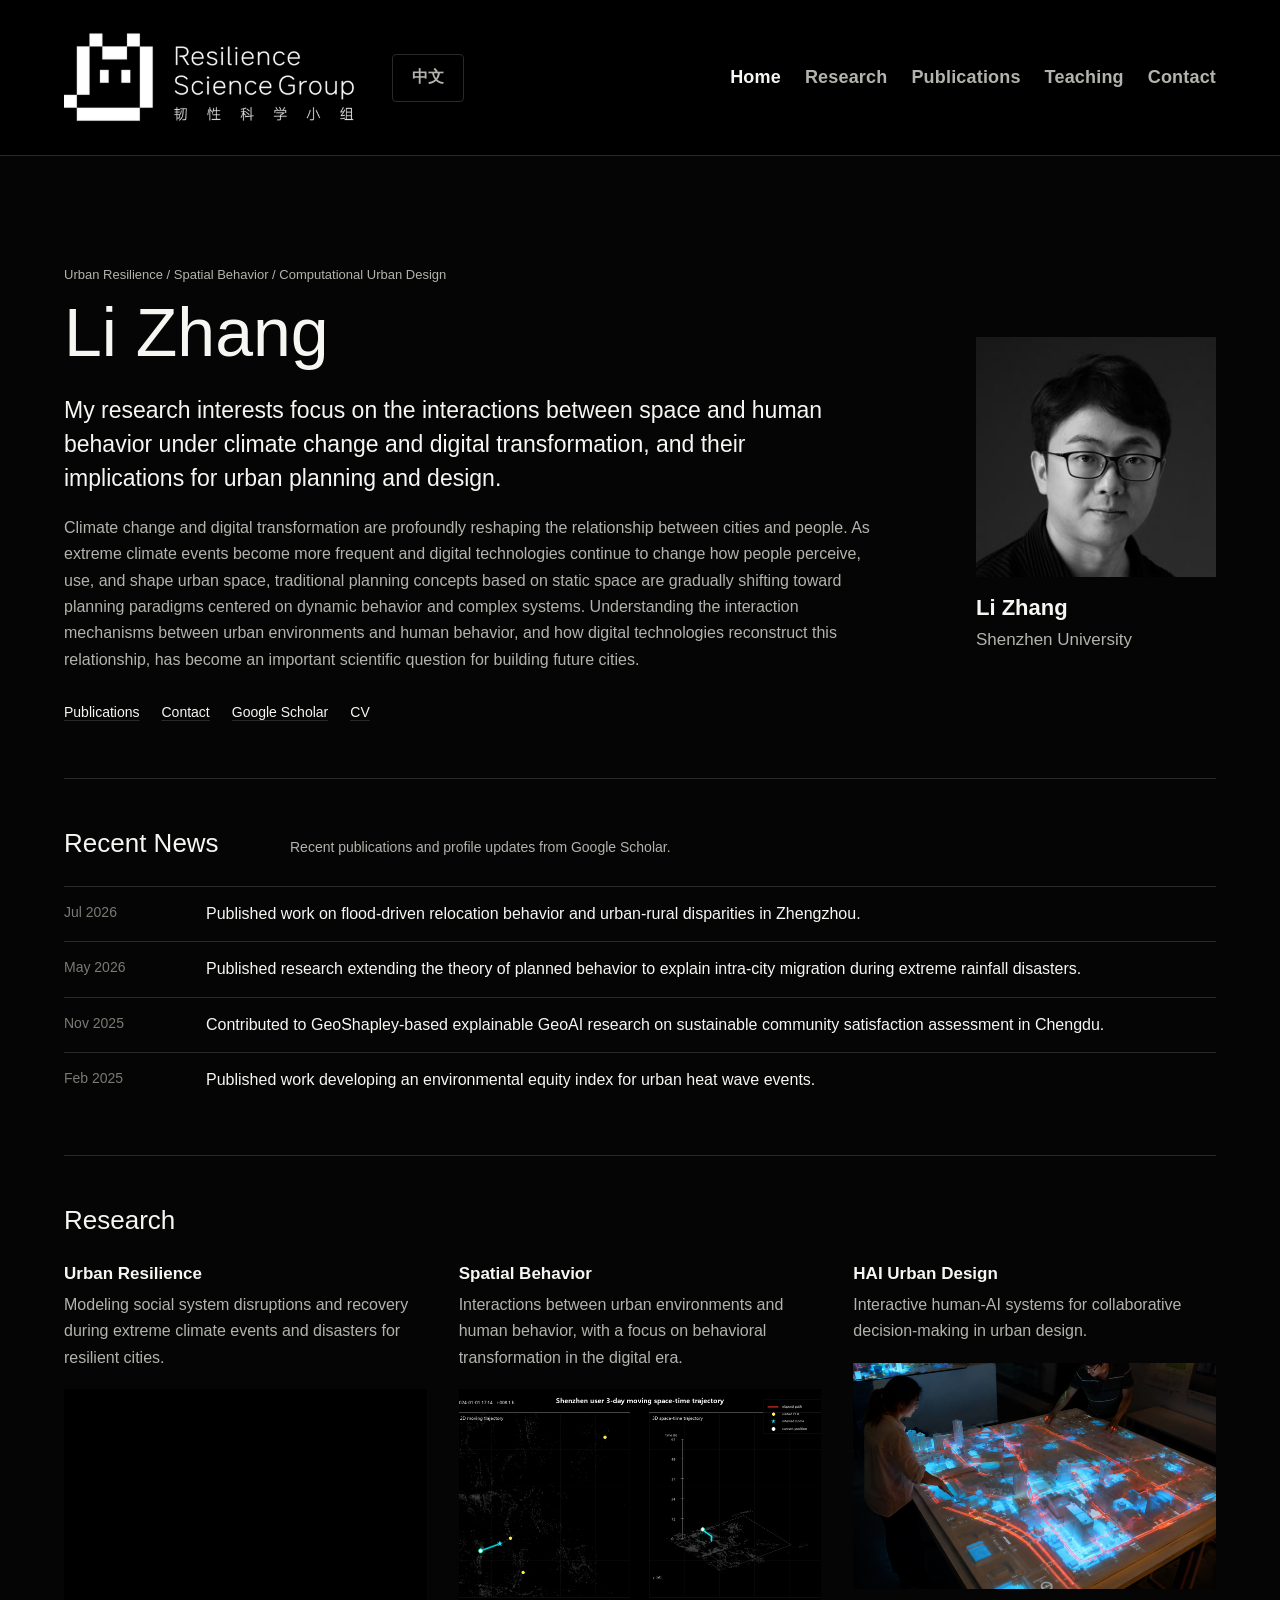
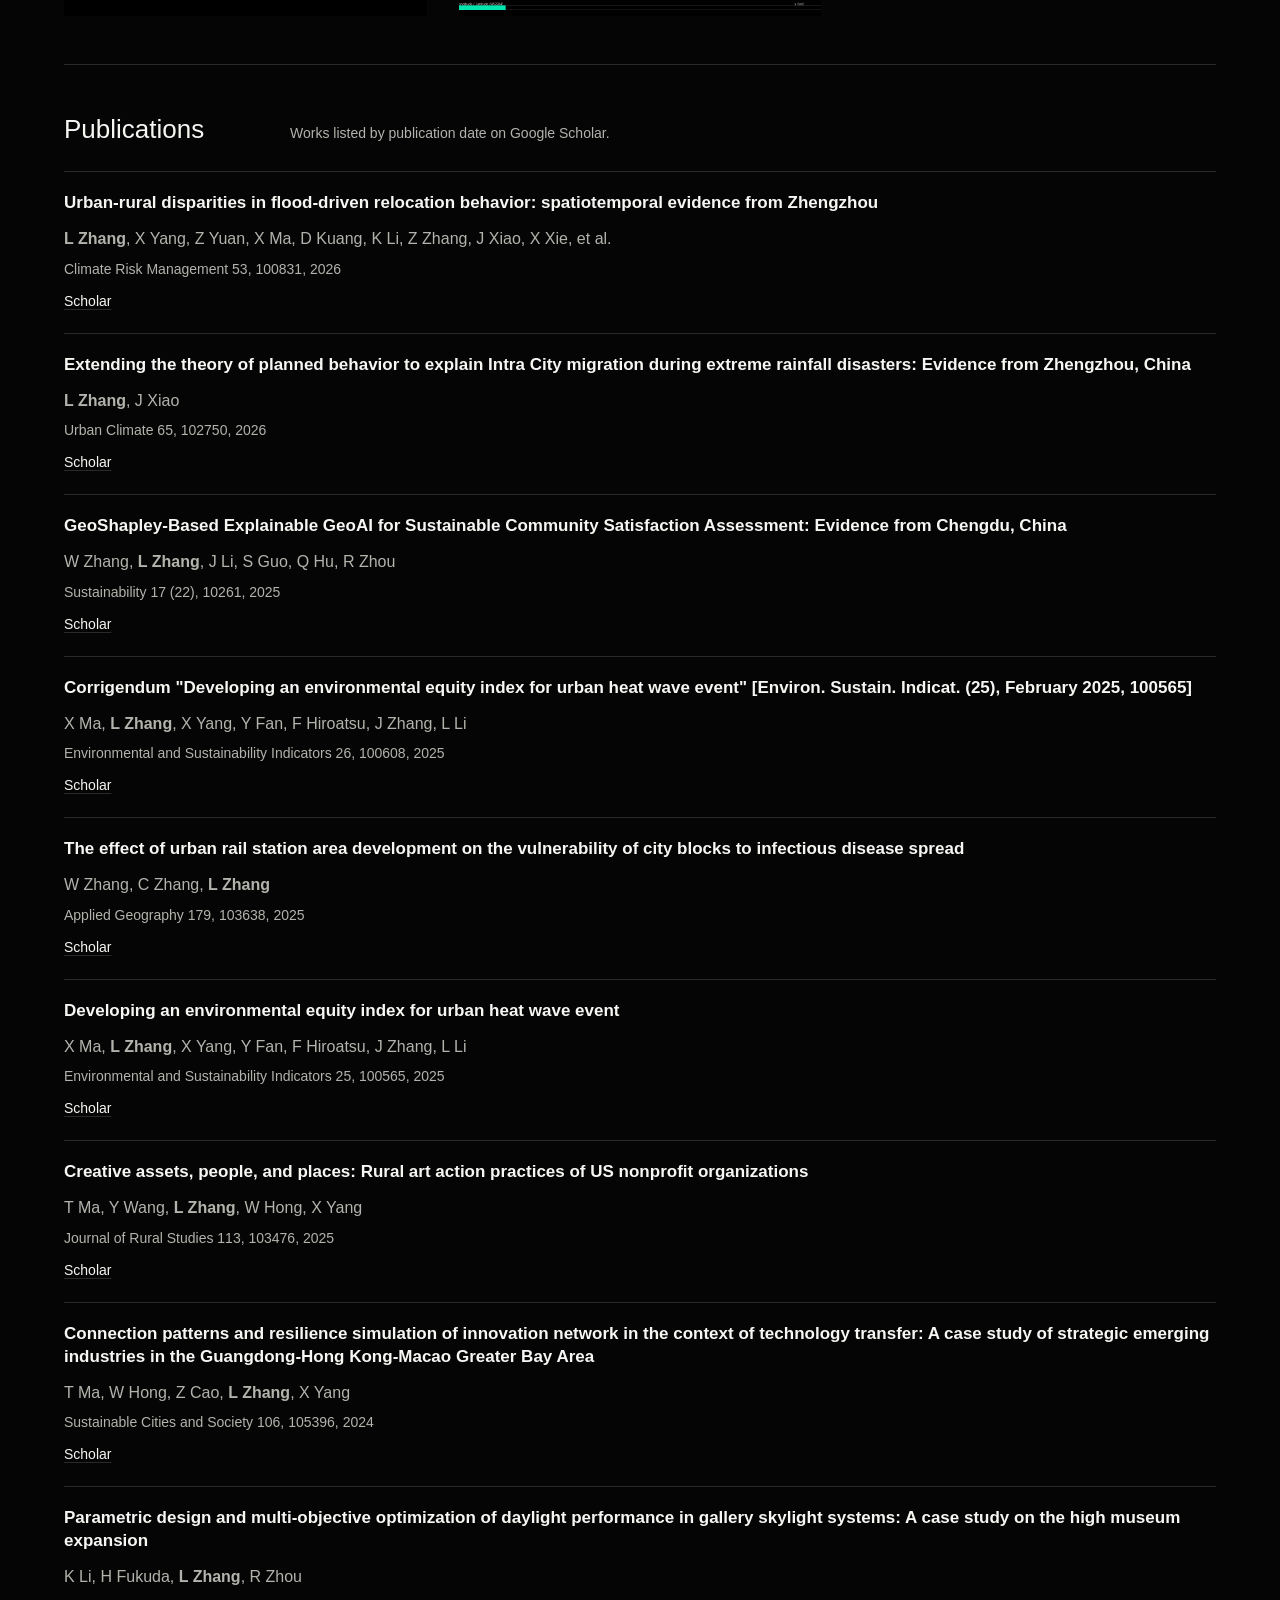
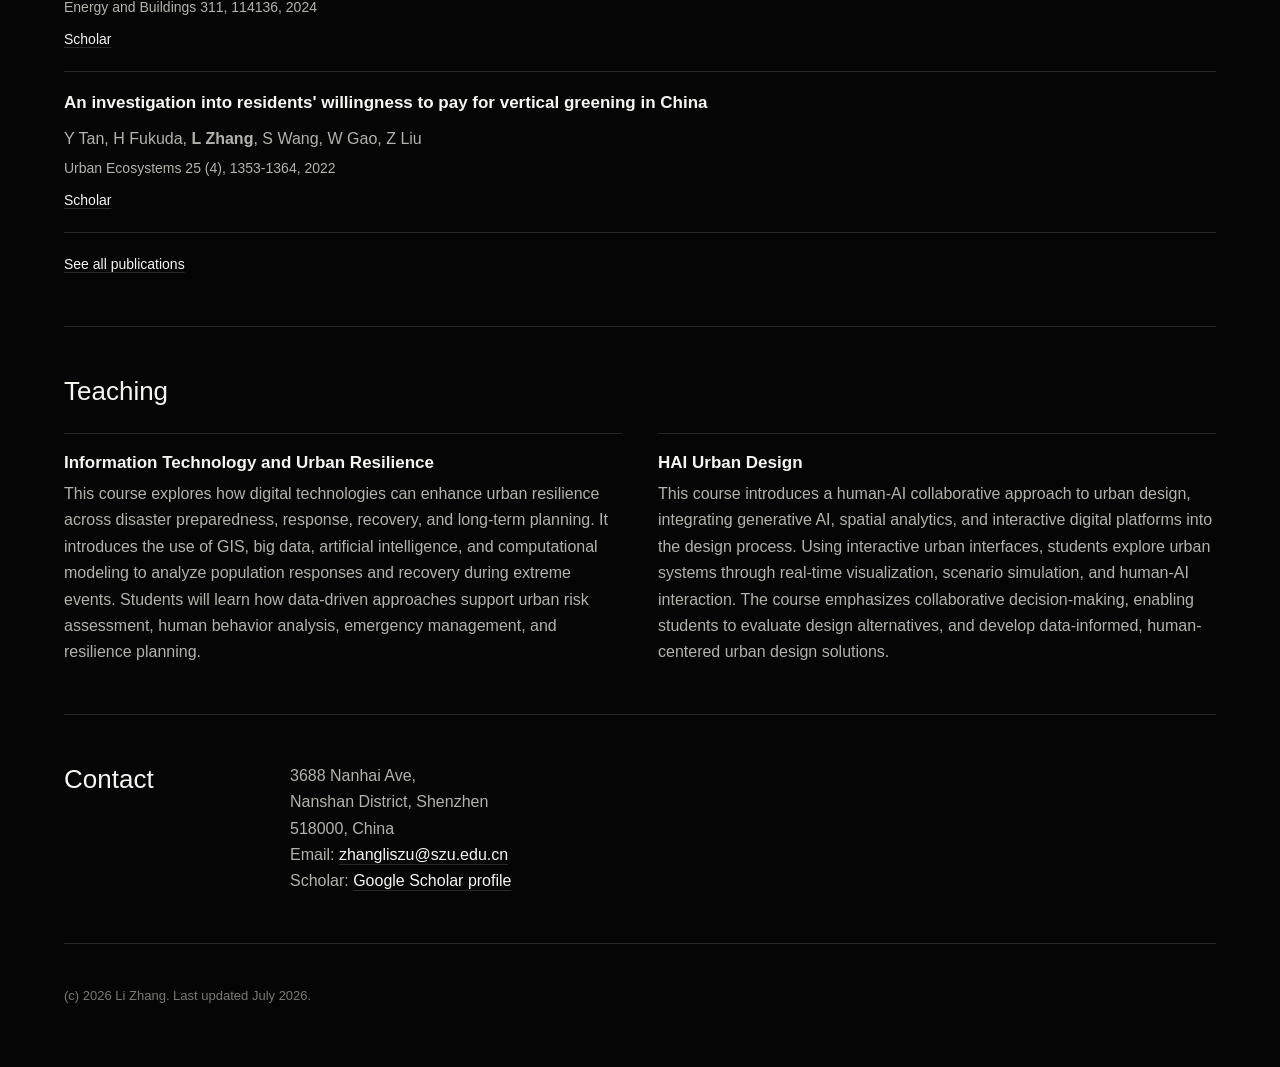
==== index.html @ fd1bf852 "Publish academic website" ====
<!doctype html>
<html lang="en">
  <head>
    <meta charset="utf-8" />
    <meta name="viewport" content="width=device-width, initial-scale=1" />
    <title>Li Zhang | Urban Analytics</title>
    <meta
      name="description"
      content="Personal academic website for research, publications, teaching, and contact information."
    />
    <link rel="stylesheet" href="styles.css" />
  </head>
  <body>
    <header class="site-header">
      <a class="brand" href="#home" aria-label="Back to homepage">
        <img src="assets/resilience-science-logo-full.png" alt="Resilience Science Group" />
      </a>
      <button class="lang-toggle" type="button" data-lang-toggle aria-label="Switch language">中文</button>
      <button class="nav-toggle" type="button" aria-label="Toggle navigation" aria-expanded="false">
        <span></span>
        <span></span>
        <span></span>
      </button>
      <nav class="site-nav" aria-label="Primary navigation">
        <a href="#home" data-i18n="navHome">Home</a>
        <a href="#research" data-i18n="navResearch">Research</a>
        <a href="#publications" data-i18n="navPublications">Publications</a>
        <a href="#teaching" data-i18n="navTeaching">Teaching</a>
        <a href="#contact" data-i18n="navContact">Contact</a>
      </nav>
    </header>

    <main id="home">
      <section class="profile-section">
        <div class="profile-copy">
          <p class="eyebrow" data-i18n="keywords">Urban Resilience / Spatial Behavior / Computational Urban Design</p>
          <p class="eyebrow zh">城市韧性 / 空间行为 / 计算性城市设计</p>
          <h1 data-i18n="profileName">Li Zhang</h1>
          <p class="lead" data-i18n="lead">
            My research interests focus on the interactions between space and human behavior under
            climate change and digital transformation, and their implications for urban planning
            and design.
          </p>
          <p class="lead zh">
            我的研究关注气候变化与数字化转型背景下空间与人类行为之间的互动关系，
            以及这些互动对城市规划与设计的影响。
          </p>
          <p data-i18n="bio">
            I am affiliated with <strong>Shenzhen University</strong>. My recent work focuses on
            human behavioral responses and recovery modeling during extreme climate events and
            disasters, cyber-physical urban planning, computational urban design, and AI-enabled
            urban analytics for resilient cities.
          </p>
          <p class="zh">
            我任职于<strong>深圳大学</strong>。近期研究聚焦极端气候事件与灾害中的人类行为响应及恢复建模、
            网络-物理城市规划、计算性城市设计，以及面向韧性城市的 AI 赋能城市分析。
          </p>
          <div class="profile-actions" aria-label="Profile links">
            <a href="#publications" data-i18n="actionPublications">Publications</a>
            <a href="#contact" data-i18n="actionContact">Contact</a>
            <a href="https://scholar.google.com/citations?hl=zh-CN&user=Ibcfs-sAAAAJ&view_op=list_works&sortby=pubdate" aria-label="Google Scholar profile">Google Scholar</a>
            <a href="#" aria-label="CV PDF">CV</a>
          </div>
        </div>
        <aside class="profile-card" aria-label="Profile summary">
          <img src="assets/li-zhang-profile.jpg" alt="Li Zhang profile photo" />
          <div class="profile-meta">
            <strong data-i18n="profileName">Li Zhang</strong>
            <span data-i18n="affiliation">Shenzhen University</span>
          </div>
        </aside>
      </section>

      <section class="news-section" aria-labelledby="news-title">
        <div class="section-heading">
          <h2 id="news-title" data-i18n="newsTitle">Recent News</h2>
          <p data-i18n="newsDesc">Recent publications and profile updates from Google Scholar.</p>
        </div>
        <ol class="news-list">
          <li>
            <time datetime="2026-07">Jul 2026</time>
            <p data-i18n="news1">Published work on flood-driven relocation behavior and urban-rural disparities in Zhengzhou.</p>
          </li>
          <li>
            <time datetime="2026-05">May 2026</time>
            <p data-i18n="news2">Published research extending the theory of planned behavior to explain intra-city migration during extreme rainfall disasters.</p>
          </li>
          <li>
            <time datetime="2025-11">Nov 2025</time>
            <p data-i18n="news3">Contributed to GeoShapley-based explainable GeoAI research on sustainable community satisfaction assessment in Chengdu.</p>
          </li>
          <li>
            <time datetime="2025-02">Feb 2025</time>
            <p data-i18n="news4">Published work developing an environmental equity index for urban heat wave events.</p>
          </li>
        </ol>
      </section>

      <section id="research" class="content-section" aria-labelledby="research-title">
        <div class="section-heading">
          <h2 id="research-title" data-i18n="researchTitle">Research</h2>
        </div>
        <div class="theme-grid">
          <article>
            <h3 data-i18n="research1Title">Urban Resilience</h3>
            <p data-i18n="research1Desc">Modeling social system disruptions and recovery during extreme climate events and disasters for resilient cities.</p>
            <video class="research-media" src="assets/urban-resilience-loop.mp4" autoplay muted loop playsinline></video>
            <p class="zh">面向韧性城市，建模极端气候事件与灾害中的社会系统扰动及恢复过程。</p>
          </article>
          <article>
            <h3 data-i18n="research2Title">Spatial Behavior</h3>
            <p data-i18n="research2Desc">Interactions between urban environments and human behavior, with a focus on behavioral transformation in the digital era.</p>
            <img class="research-media" src="assets/spatial-behavior-trajectory.gif" alt="Animated Shenzhen space-time trajectory" />
            <p class="zh">关注城市环境与人类行为之间的互动，以及数字时代下行为模式的转型。</p>
          </article>
          <article>
            <h3 data-i18n="research3Title">HAI Urban Design</h3>
            <p data-i18n="research3Desc">Interactive human-AI systems for collaborative decision-making in urban design.</p>
            <img class="research-media" src="assets/hai-urban-design.jpg" alt="Interactive urban design table" />
            <p class="zh">用于城市设计协同决策的交互式人机智能系统。</p>
          </article>
        </div>
      </section>

      <section id="publications" class="content-section" aria-labelledby="publications-title">
        <div class="section-heading">
          <h2 id="publications-title" data-i18n="publicationsTitle">Publications</h2>
          <p data-i18n="publicationsDesc">Works listed by publication date on Google Scholar.</p>
        </div>
        <div class="publication-list">
          <article>
            <h3>Urban-rural disparities in flood-driven relocation behavior: spatiotemporal evidence from Zhengzhou</h3>
            <p><strong>L Zhang</strong>, X Yang, Z Yuan, X Ma, D Kuang, K Li, Z Zhang, J Xiao, X Xie, et al.</p>
            <p class="venue">Climate Risk Management 53, 100831, 2026</p>
            <div class="paper-links">
              <a href="https://scholar.google.com/citations?view_op=view_citation&hl=zh-CN&user=Ibcfs-sAAAAJ&sortby=pubdate&citation_for_view=Ibcfs-sAAAAJ:Se3iqnhoufwC">Scholar</a>
            </div>
          </article>
          <article>
            <h3>Extending the theory of planned behavior to explain Intra City migration during extreme rainfall disasters: Evidence from Zhengzhou, China</h3>
            <p><strong>L Zhang</strong>, J Xiao</p>
            <p class="venue">Urban Climate 65, 102750, 2026</p>
            <div class="paper-links">
              <a href="https://scholar.google.com/citations?view_op=view_citation&hl=zh-CN&user=Ibcfs-sAAAAJ&sortby=pubdate&citation_for_view=Ibcfs-sAAAAJ:zYLM7Y9cAGgC">Scholar</a>
            </div>
          </article>
          <article>
            <h3>GeoShapley-Based Explainable GeoAI for Sustainable Community Satisfaction Assessment: Evidence from Chengdu, China</h3>
            <p>W Zhang, <strong>L Zhang</strong>, J Li, S Guo, Q Hu, R Zhou</p>
            <p class="venue">Sustainability 17 (22), 10261, 2025</p>
            <div class="paper-links">
              <a href="https://scholar.google.com/citations?view_op=view_citation&hl=zh-CN&user=Ibcfs-sAAAAJ&sortby=pubdate&citation_for_view=Ibcfs-sAAAAJ:WF5omc3nYNoC">Scholar</a>
            </div>
          </article>
          <article>
            <h3>Corrigendum "Developing an environmental equity index for urban heat wave event" [Environ. Sustain. Indicat. (25), February 2025, 100565]</h3>
            <p>X Ma, <strong>L Zhang</strong>, X Yang, Y Fan, F Hiroatsu, J Zhang, L Li</p>
            <p class="venue">Environmental and Sustainability Indicators 26, 100608, 2025</p>
            <div class="paper-links">
              <a href="https://scholar.google.com/citations?view_op=view_citation&hl=zh-CN&user=Ibcfs-sAAAAJ&sortby=pubdate&citation_for_view=Ibcfs-sAAAAJ:_FxGoFyzp5QC">Scholar</a>
            </div>
          </article>
          <article>
            <h3>The effect of urban rail station area development on the vulnerability of city blocks to infectious disease spread</h3>
            <p>W Zhang, C Zhang, <strong>L Zhang</strong></p>
            <p class="venue">Applied Geography 179, 103638, 2025</p>
            <div class="paper-links">
              <a href="https://scholar.google.com/citations?view_op=view_citation&hl=zh-CN&user=Ibcfs-sAAAAJ&sortby=pubdate&citation_for_view=Ibcfs-sAAAAJ:Tyk-4Ss8FVUC">Scholar</a>
            </div>
          </article>
          <article>
            <h3>Developing an environmental equity index for urban heat wave event</h3>
            <p>X Ma, <strong>L Zhang</strong>, X Yang, Y Fan, F Hiroatsu, J Zhang, L Li</p>
            <p class="venue">Environmental and Sustainability Indicators 25, 100565, 2025</p>
            <div class="paper-links">
              <a href="https://scholar.google.com/citations?view_op=view_citation&hl=zh-CN&user=Ibcfs-sAAAAJ&sortby=pubdate&citation_for_view=Ibcfs-sAAAAJ:u5HHmVD_uO8C">Scholar</a>
            </div>
          </article>
          <article>
            <h3>Creative assets, people, and places: Rural art action practices of US nonprofit organizations</h3>
            <p>T Ma, Y Wang, <strong>L Zhang</strong>, W Hong, X Yang</p>
            <p class="venue">Journal of Rural Studies 113, 103476, 2025</p>
            <div class="paper-links">
              <a href="https://scholar.google.com/citations?view_op=view_citation&hl=zh-CN&user=Ibcfs-sAAAAJ&sortby=pubdate&citation_for_view=Ibcfs-sAAAAJ:Y0pCki6q_DkC">Scholar</a>
            </div>
          </article>
          <article>
            <h3>Connection patterns and resilience simulation of innovation network in the context of technology transfer: A case study of strategic emerging industries in the Guangdong-Hong Kong-Macao Greater Bay Area</h3>
            <p>T Ma, W Hong, Z Cao, <strong>L Zhang</strong>, X Yang</p>
            <p class="venue">Sustainable Cities and Society 106, 105396, 2024</p>
            <div class="paper-links">
              <a href="https://scholar.google.com/citations?view_op=view_citation&hl=zh-CN&user=Ibcfs-sAAAAJ&sortby=pubdate&citation_for_view=Ibcfs-sAAAAJ:W7OEmFMy1HYC">Scholar</a>
            </div>
          </article>
          <article>
            <h3>Parametric design and multi-objective optimization of daylight performance in gallery skylight systems: A case study on the high museum expansion</h3>
            <p>K Li, H Fukuda, <strong>L Zhang</strong>, R Zhou</p>
            <p class="venue">Energy and Buildings 311, 114136, 2024</p>
            <div class="paper-links">
              <a href="https://scholar.google.com/citations?view_op=view_citation&hl=zh-CN&user=Ibcfs-sAAAAJ&sortby=pubdate&citation_for_view=Ibcfs-sAAAAJ:YsMSGLbcyi4C">Scholar</a>
            </div>
          </article>
          <article>
            <h3>An investigation into residents' willingness to pay for vertical greening in China</h3>
            <p>Y Tan, H Fukuda, <strong>L Zhang</strong>, S Wang, W Gao, Z Liu</p>
            <p class="venue">Urban Ecosystems 25 (4), 1353-1364, 2022</p>
            <div class="paper-links">
              <a href="https://scholar.google.com/citations?view_op=view_citation&hl=zh-CN&user=Ibcfs-sAAAAJ&sortby=pubdate&citation_for_view=Ibcfs-sAAAAJ:ufrVoPGSRksC">Scholar</a>
            </div>
          </article>
          <div class="see-all">
            <a href="https://scholar.google.com/citations?hl=zh-CN&user=Ibcfs-sAAAAJ&view_op=list_works&sortby=pubdate" data-i18n="seeAllPublications">See all publications</a>
          </div>
        </div>
      </section>

      <section id="teaching" class="content-section" aria-labelledby="teaching-title">
        <div class="section-heading">
          <h2 id="teaching-title" data-i18n="teachingTitle">Teaching</h2>
        </div>
        <div class="course-list">
          <article>
            <h3 data-i18n="course1Title">Information Technology and Urban Resilience</h3>
            <p data-i18n="course1Desc">
              This course explores how digital technologies can enhance urban resilience across
              disaster preparedness, response, recovery, and long-term planning. It introduces the
              use of GIS, big data, artificial intelligence, and computational modeling to analyze
              population responses and recovery during extreme events. Students will learn how
              data-driven approaches support urban risk assessment, human behavior analysis,
              emergency management, and resilience planning.
            </p>
            <p class="zh">
              本课程探讨数字技术如何提升城市在灾害准备、响应、恢复与长期规划中的韧性。
              课程介绍 GIS、大数据、人工智能与计算建模在极端事件中人口响应与恢复分析中的应用。
              学生将学习数据驱动方法如何支持城市风险评估、人类行为分析、应急管理与韧性规划。
            </p>
          </article>
          <article>
            <h3 data-i18n="course2Title">HAI Urban Design</h3>
            <p data-i18n="course2Desc">
              This course introduces a human-AI collaborative approach to urban design, integrating
              generative AI, spatial analytics, and interactive digital platforms into the design
              process. Using interactive urban interfaces, students explore urban systems through
              real-time visualization, scenario simulation, and human-AI interaction. The course
              emphasizes collaborative decision-making, enabling students to evaluate design
              alternatives, and develop data-informed, human-centered urban design solutions.
            </p>
            <p class="zh">
              本课程介绍面向城市设计的人机协同方法，将生成式 AI、空间分析与交互式数字平台整合进设计过程。
              通过交互式城市界面，学生将借助实时可视化、情景模拟与人机交互理解城市系统。
              课程强调协同决策，帮助学生评估设计方案、理解规划干预影响，并形成数据支撑、以人为本的城市设计方案。
            </p>
          </article>
        </div>
      </section>

      <section id="contact" class="content-section contact-section" aria-labelledby="contact-title">
        <h2 id="contact-title" data-i18n="contactTitle">Contact</h2>
        <p>
          <span data-i18n="address">3688 Nanhai Ave,<br />Nanshan District, Shenzhen<br />518000, China</span><br />
          Email: <a href="mailto:zhangliszu@szu.edu.cn">zhangliszu@szu.edu.cn</a><br />
          Scholar: <a href="https://scholar.google.com/citations?hl=zh-CN&user=Ibcfs-sAAAAJ&view_op=list_works&sortby=pubdate" data-i18n="scholarLink">Google Scholar profile</a>
        </p>
      </section>
    </main>

    <footer class="site-footer">
      <p>(c) 2026 Li Zhang. Last updated July 2026.</p>
    </footer>

    <script src="script.js"></script>
  </body>
</html>
---- styles.css ----
:root {
  --bg: #050505;
  --text: #f6f6f3;
  --muted: #b3b3ad;
  --faint: #7a7a75;
  --line: #292929;
  --soft: #111111;
  --max: 1840px;
  --page-gutter: clamp(72px, 10vw, 220px);
}

* {
  box-sizing: border-box;
}

html {
  scroll-behavior: smooth;
}

body {
  margin: 0;
  background: var(--bg);
  color: var(--text);
  font-family: Arial, Helvetica, sans-serif;
  font-size: 16px;
  line-height: 1.65;
}

a {
  color: var(--text);
  text-decoration-color: var(--line);
  text-underline-offset: 0.22em;
}

a:hover {
  text-decoration-color: var(--text);
}

.site-header {
  position: sticky;
  top: 0;
  z-index: 20;
  display: flex;
  align-items: center;
  justify-content: space-between;
  gap: clamp(18px, 3vw, 34px);
  min-height: 156px;
  padding: 0 max(calc(var(--page-gutter) / 2), calc((100vw - var(--max)) / 2));
  background: rgba(0, 0, 0, 0.94);
  border-bottom: 1px solid var(--line);
  backdrop-filter: blur(12px);
}

.brand {
  display: inline-flex;
  align-items: center;
  flex: 0 0 auto;
  text-decoration: none;
}

.brand img {
  display: block;
  width: clamp(260px, 23vw, 460px);
  height: auto;
}

.site-nav {
  display: flex;
  align-items: center;
  gap: clamp(16px, 2.1vw, 24px);
  margin-left: auto;
}

.site-nav a {
  color: var(--muted);
  font-size: 18px;
  font-weight: 600;
  letter-spacing: 0.01em;
  text-decoration: none;
}

.site-nav a:hover,
.site-nav a.active {
  color: var(--text);
}

.lang-toggle {
  min-width: 72px;
  min-height: 48px;
  border: 1px solid var(--line);
  border-radius: 4px;
  background: transparent;
  color: var(--muted);
  font: inherit;
  font-size: 16px;
  font-weight: 600;
  cursor: pointer;
}

.lang-toggle:hover {
  color: var(--text);
  border-color: var(--muted);
}

.nav-toggle {
  display: none;
  width: 40px;
  height: 40px;
  border: 1px solid var(--line);
  border-radius: 4px;
  background: var(--bg);
  padding: 9px;
}

.nav-toggle span {
  display: block;
  height: 1px;
  margin: 6px 0;
  background: var(--text);
}

main {
  width: min(var(--max), calc(100% - var(--page-gutter)));
  margin: 0 auto;
}

.profile-section {
  display: grid;
  grid-template-columns: minmax(0, 1fr) 240px;
  gap: clamp(34px, 7vw, 88px);
  align-items: center;
  padding: clamp(58px, 9vw, 108px) 0 54px;
}

.eyebrow {
  margin: 0 0 12px;
  color: var(--muted);
  font-size: 13px;
}

.zh,
.zh-title {
  display: none;
}

.zh {
  margin-top: 5px;
  color: var(--faint);
  font-size: 0.94em;
  line-height: 1.7;
}

.zh-title {
  margin-top: 4px;
  color: var(--faint);
  font-size: 0.58em;
  font-weight: 400;
}

h1,
h2,
h3,
p {
  overflow-wrap: anywhere;
}

h1 {
  margin: 0 0 24px;
  font-size: clamp(42px, 6vw, 68px);
  font-weight: 500;
  letter-spacing: 0;
  line-height: 1.05;
}

h2 {
  margin: 0;
  font-size: 26px;
  font-weight: 500;
  line-height: 1.25;
}

h3 {
  margin: 0 0 6px;
  font-size: 17px;
  font-weight: 600;
  line-height: 1.35;
}

.lead {
  max-width: 760px;
  margin: 0 0 20px;
  font-size: clamp(19px, 2.2vw, 23px);
  line-height: 1.48;
}

.lead.zh {
  margin-top: -8px;
  font-size: 18px;
}

.profile-copy p:not(.eyebrow):not(.lead) {
  max-width: 1040px;
  margin: 0 0 18px;
  color: var(--muted);
}

.profile-copy strong {
  color: var(--text);
  font-weight: 600;
}

.profile-actions {
  display: flex;
  flex-wrap: wrap;
  gap: 10px 22px;
  margin-top: 28px;
}

.profile-actions a,
.paper-links a {
  color: var(--text);
  font-size: 14px;
  text-decoration-color: var(--line);
}

.profile-card {
  display: grid;
  gap: 16px;
}

.profile-card img {
  display: block;
  width: 100%;
  aspect-ratio: 1 / 1;
  object-fit: cover;
  filter: grayscale(1);
}

.profile-meta {
  display: grid;
  gap: 4px;
  color: var(--muted);
  font-size: 17px;
  line-height: 1.38;
}

.profile-meta strong {
  color: var(--text);
  font-size: 22px;
  font-weight: 600;
}

.news-section,
.content-section {
  padding: 48px 0;
  border-top: 1px solid var(--line);
}

.section-heading {
  display: grid;
  grid-template-columns: 190px minmax(0, 1fr);
  gap: 36px;
  align-items: baseline;
  margin-bottom: 26px;
}

.section-heading p {
  margin: 0;
  color: var(--muted);
  font-size: 14px;
}

.news-list {
  display: grid;
  margin: 0;
  padding: 0;
  list-style: none;
}

.news-list li {
  display: grid;
  grid-template-columns: 120px minmax(0, 1fr);
  gap: 22px;
  padding: 14px 0;
  border-top: 1px solid var(--line);
}

.news-list time {
  color: var(--faint);
  font-size: 14px;
}

.news-list p,
.simple-list {
  margin: 0;
}

.theme-grid {
  display: grid;
  grid-template-columns: repeat(3, minmax(0, 1fr));
  gap: 32px;
}

.theme-grid article,
.publication-list article {
  padding: 0;
  background: transparent;
}

.theme-grid p,
.publication-list p {
  margin: 0;
  color: var(--muted);
}

.research-media {
  display: block;
  width: 100%;
  margin-top: 18px;
  aspect-ratio: 16 / 10;
  background: #000;
  object-fit: cover;
}

.theme-grid p + p,
.course-list p + p {
  margin-top: 10px;
}

.publication-list {
  display: grid;
  gap: 0;
}

.publication-list article {
  display: grid;
  gap: 5px;
  padding: 20px 0;
  border-top: 1px solid var(--line);
}

.venue {
  color: var(--muted);
  font-size: 14px;
}

.paper-links {
  display: flex;
  flex-wrap: wrap;
  gap: 12px;
  margin-top: 4px;
}

.see-all {
  padding: 18px 0 0;
  border-top: 1px solid var(--line);
}

.see-all a {
  font-size: 14px;
}

.split-section {
  display: grid;
  grid-template-columns: minmax(0, 1fr) minmax(280px, 0.8fr);
  gap: 42px;
}

.split-section p {
  margin-bottom: 0;
  color: var(--muted);
}

.simple-list {
  padding-left: 18px;
  color: var(--muted);
}

.simple-list li + li {
  margin-top: 8px;
}

.course-list {
  display: grid;
  grid-template-columns: repeat(2, minmax(0, 1fr));
  gap: 36px;
}

.course-list article {
  padding-top: 18px;
  border-top: 1px solid var(--line);
}

.course-list p {
  margin: 0;
  color: var(--muted);
}

.contact-section {
  display: grid;
  grid-template-columns: 190px minmax(0, 1fr);
  gap: 36px;
}

.contact-section p {
  margin: 0;
  color: var(--muted);
}

.site-footer {
  width: min(var(--max), calc(100% - var(--page-gutter)));
  margin: 0 auto;
  padding: 28px 0 48px;
  border-top: 1px solid var(--line);
  color: var(--faint);
  font-size: 13px;
}

@media (max-width: 980px) {
  :root {
    --page-gutter: 32px;
  }

  .site-header {
    min-height: 78px;
    gap: 12px;
    padding: 0 16px;
  }

  .brand img {
    width: clamp(170px, 42vw, 250px);
  }

  .nav-toggle {
    display: block;
    flex: 0 0 auto;
  }

  .site-nav {
    position: absolute;
    top: 78px;
    right: 16px;
    left: 16px;
    display: none;
    flex-direction: column;
    align-items: flex-start;
    gap: 0;
    padding: 8px 0;
    background: var(--bg);
    border: 1px solid var(--line);
  }

  .site-nav.open {
    display: flex;
  }

  .lang-toggle {
    margin-left: auto;
    flex: 0 0 auto;
  }

  .site-nav a {
    width: 100%;
    padding: 11px 14px;
    font-size: 16px;
  }

  .profile-section,
  .section-heading,
  .news-list li,
  .split-section,
  .contact-section {
    grid-template-columns: 1fr;
  }

  .profile-section {
    padding-top: 44px;
  }

  .profile-card {
    max-width: 260px;
  }

  .theme-grid {
    grid-template-columns: 1fr;
    gap: 18px;
  }

  .course-list {
    grid-template-columns: 1fr;
  }
}

@media (max-width: 460px) {
  :root {
    --page-gutter: 28px;
  }

  main,
  .site-footer {
    width: min(100% - var(--page-gutter), var(--max));
  }

  body {
    font-size: 15px;
  }

  .lead {
    font-size: 18px;
  }

  .brand img {
    width: 148px;
  }

  .lang-toggle {
    min-width: 54px;
    min-height: 38px;
    font-size: 14px;
  }
}
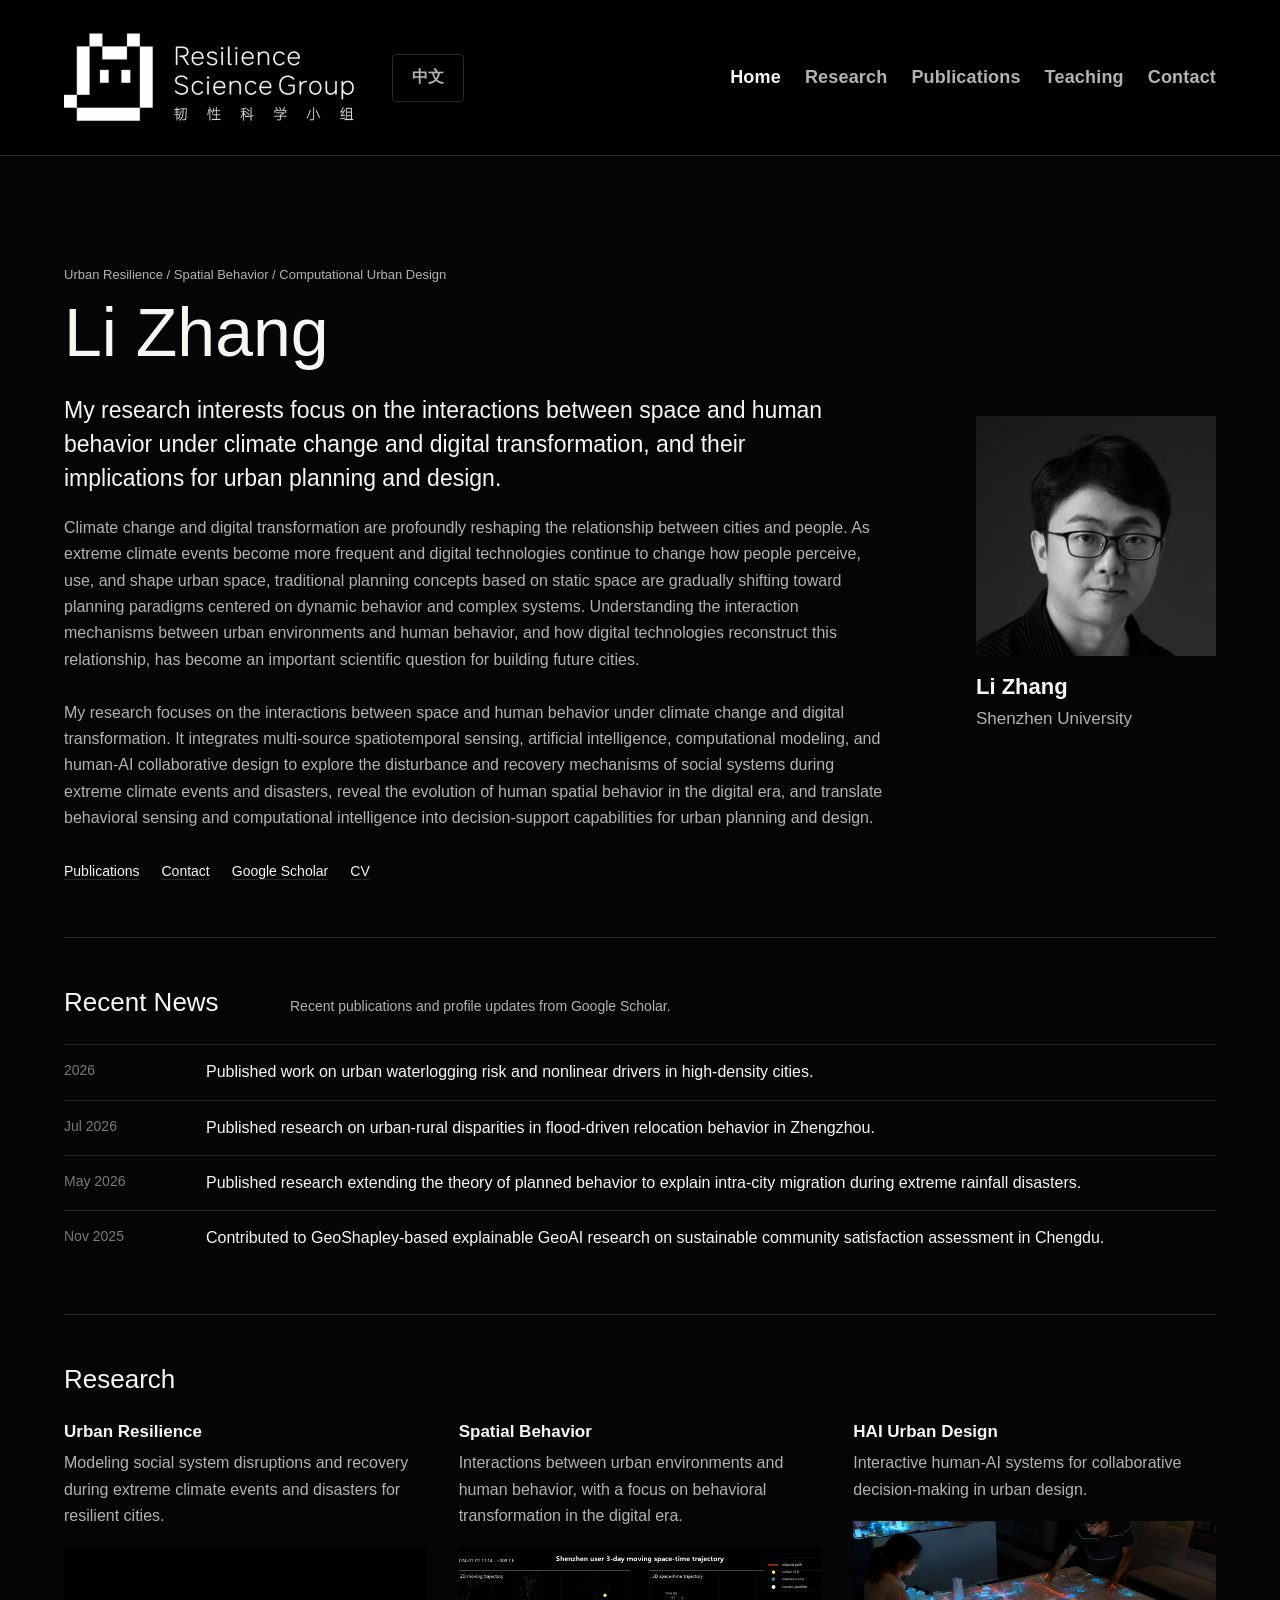
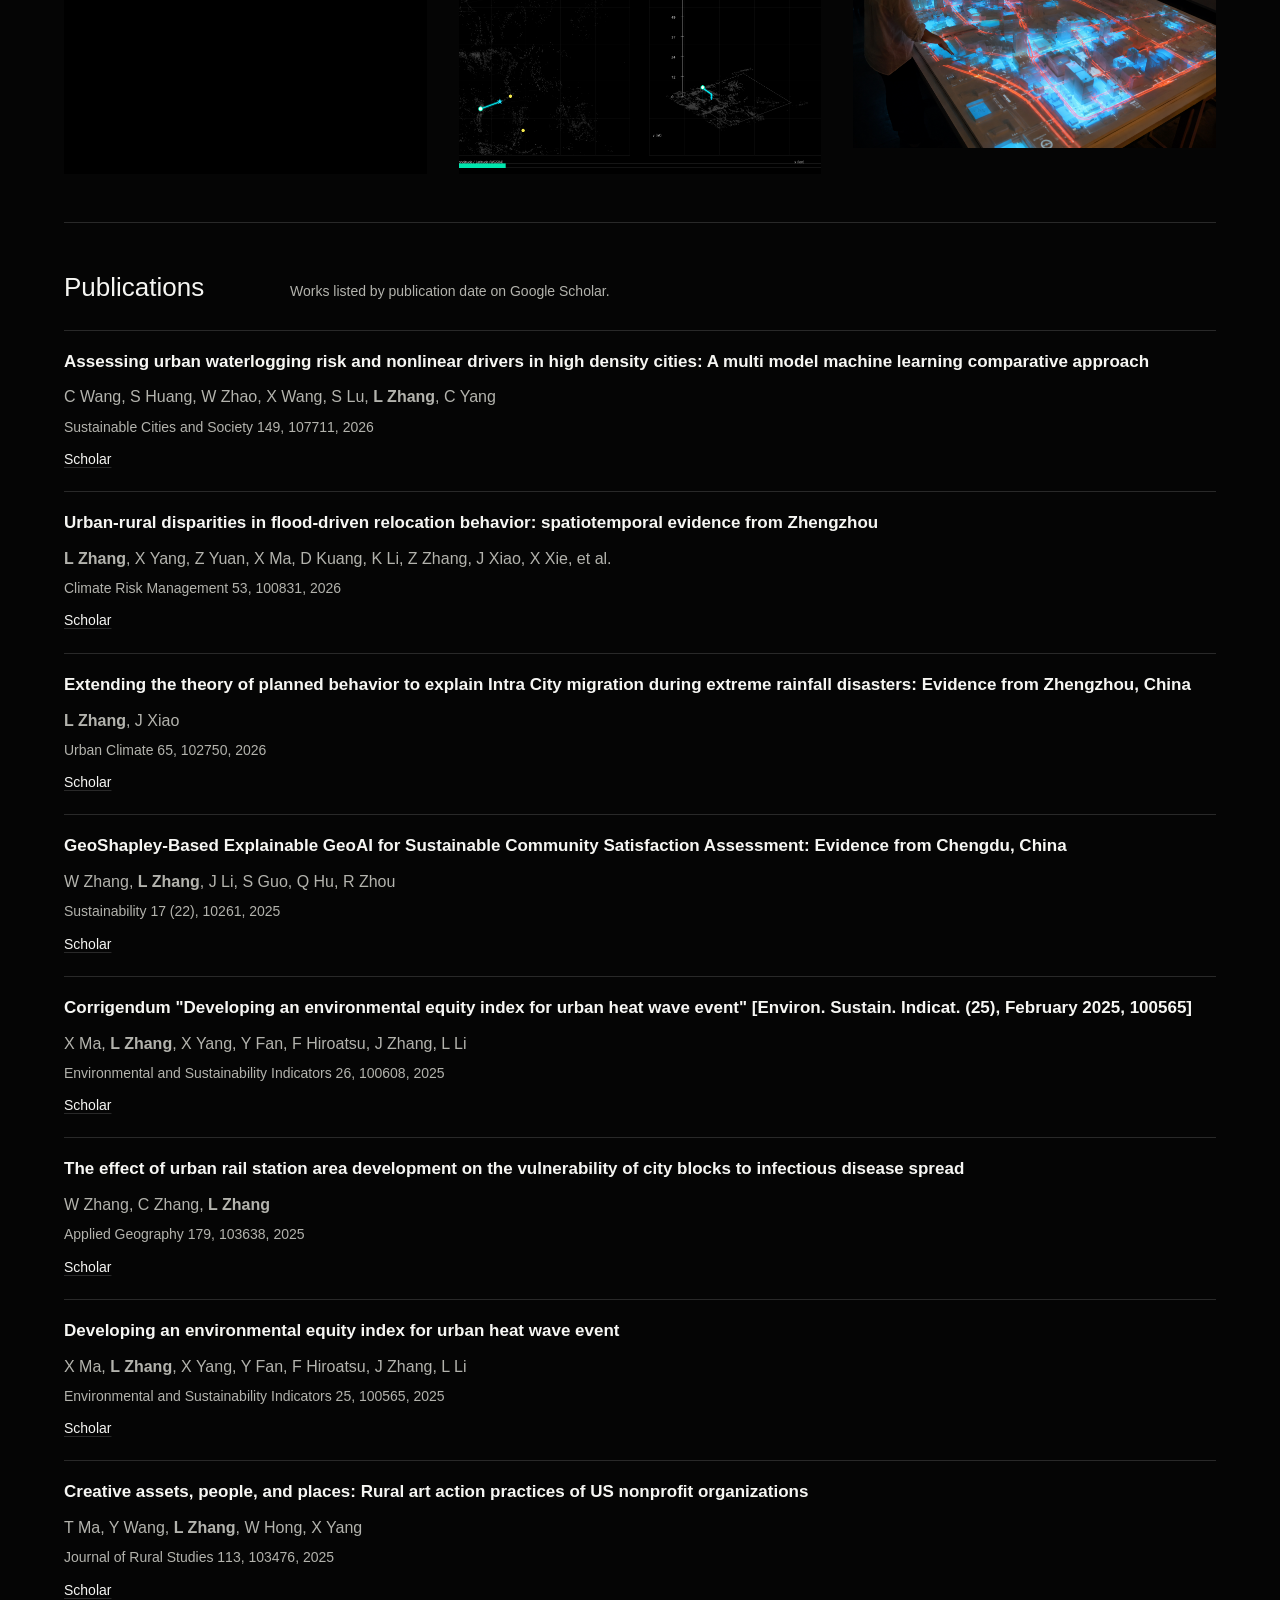
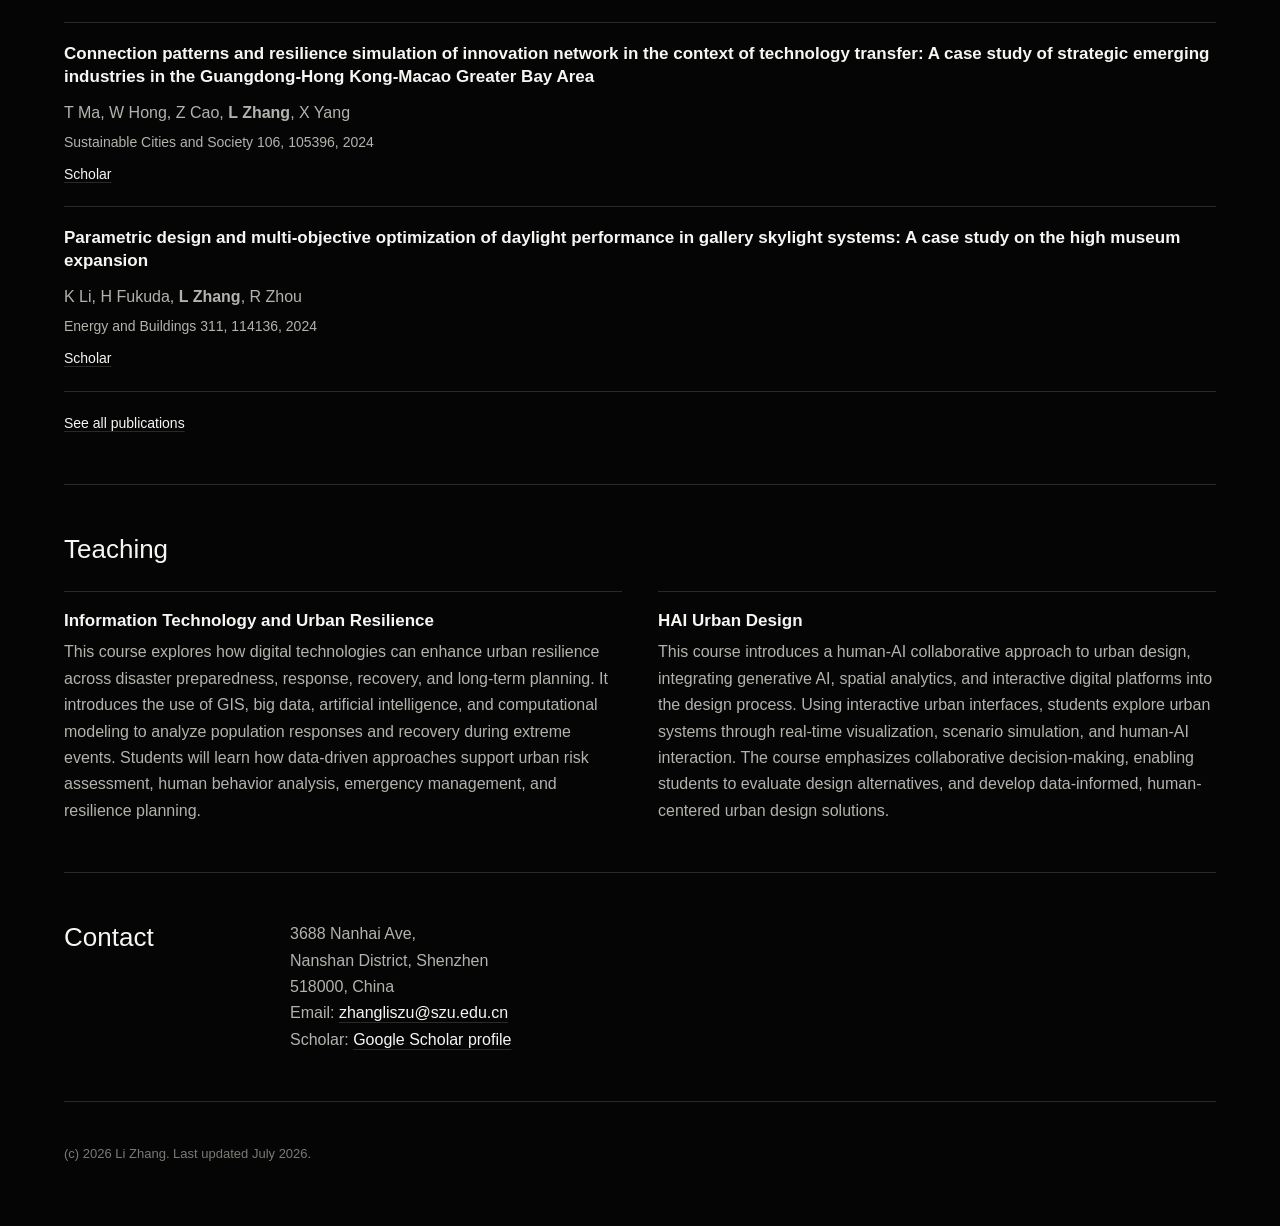
==== commit d0fb8947: "Align recent news with publication list" ====
--- a/index.html
+++ b/index.html
@@ -78,20 +78,20 @@
         </div>
         <ol class="news-list">
           <li>
+            <time datetime="2026">2026</time>
+            <p data-i18n="news1">Published work on urban waterlogging risk and nonlinear drivers in high-density cities.</p>
+          </li>
+          <li>
             <time datetime="2026-07">Jul 2026</time>
-            <p data-i18n="news1">Published work on flood-driven relocation behavior and urban-rural disparities in Zhengzhou.</p>
+            <p data-i18n="news2">Published research on urban-rural disparities in flood-driven relocation behavior in Zhengzhou.</p>
           </li>
           <li>
             <time datetime="2026-05">May 2026</time>
-            <p data-i18n="news2">Published research extending the theory of planned behavior to explain intra-city migration during extreme rainfall disasters.</p>
+            <p data-i18n="news3">Published research extending the theory of planned behavior to explain intra-city migration during extreme rainfall disasters.</p>
           </li>
           <li>
             <time datetime="2025-11">Nov 2025</time>
-            <p data-i18n="news3">Contributed to GeoShapley-based explainable GeoAI research on sustainable community satisfaction assessment in Chengdu.</p>
-          </li>
-          <li>
-            <time datetime="2025-02">Feb 2025</time>
-            <p data-i18n="news4">Published work developing an environmental equity index for urban heat wave events.</p>
+            <p data-i18n="news4">Contributed to GeoShapley-based explainable GeoAI research on sustainable community satisfaction assessment in Chengdu.</p>
           </li>
         </ol>
       </section>
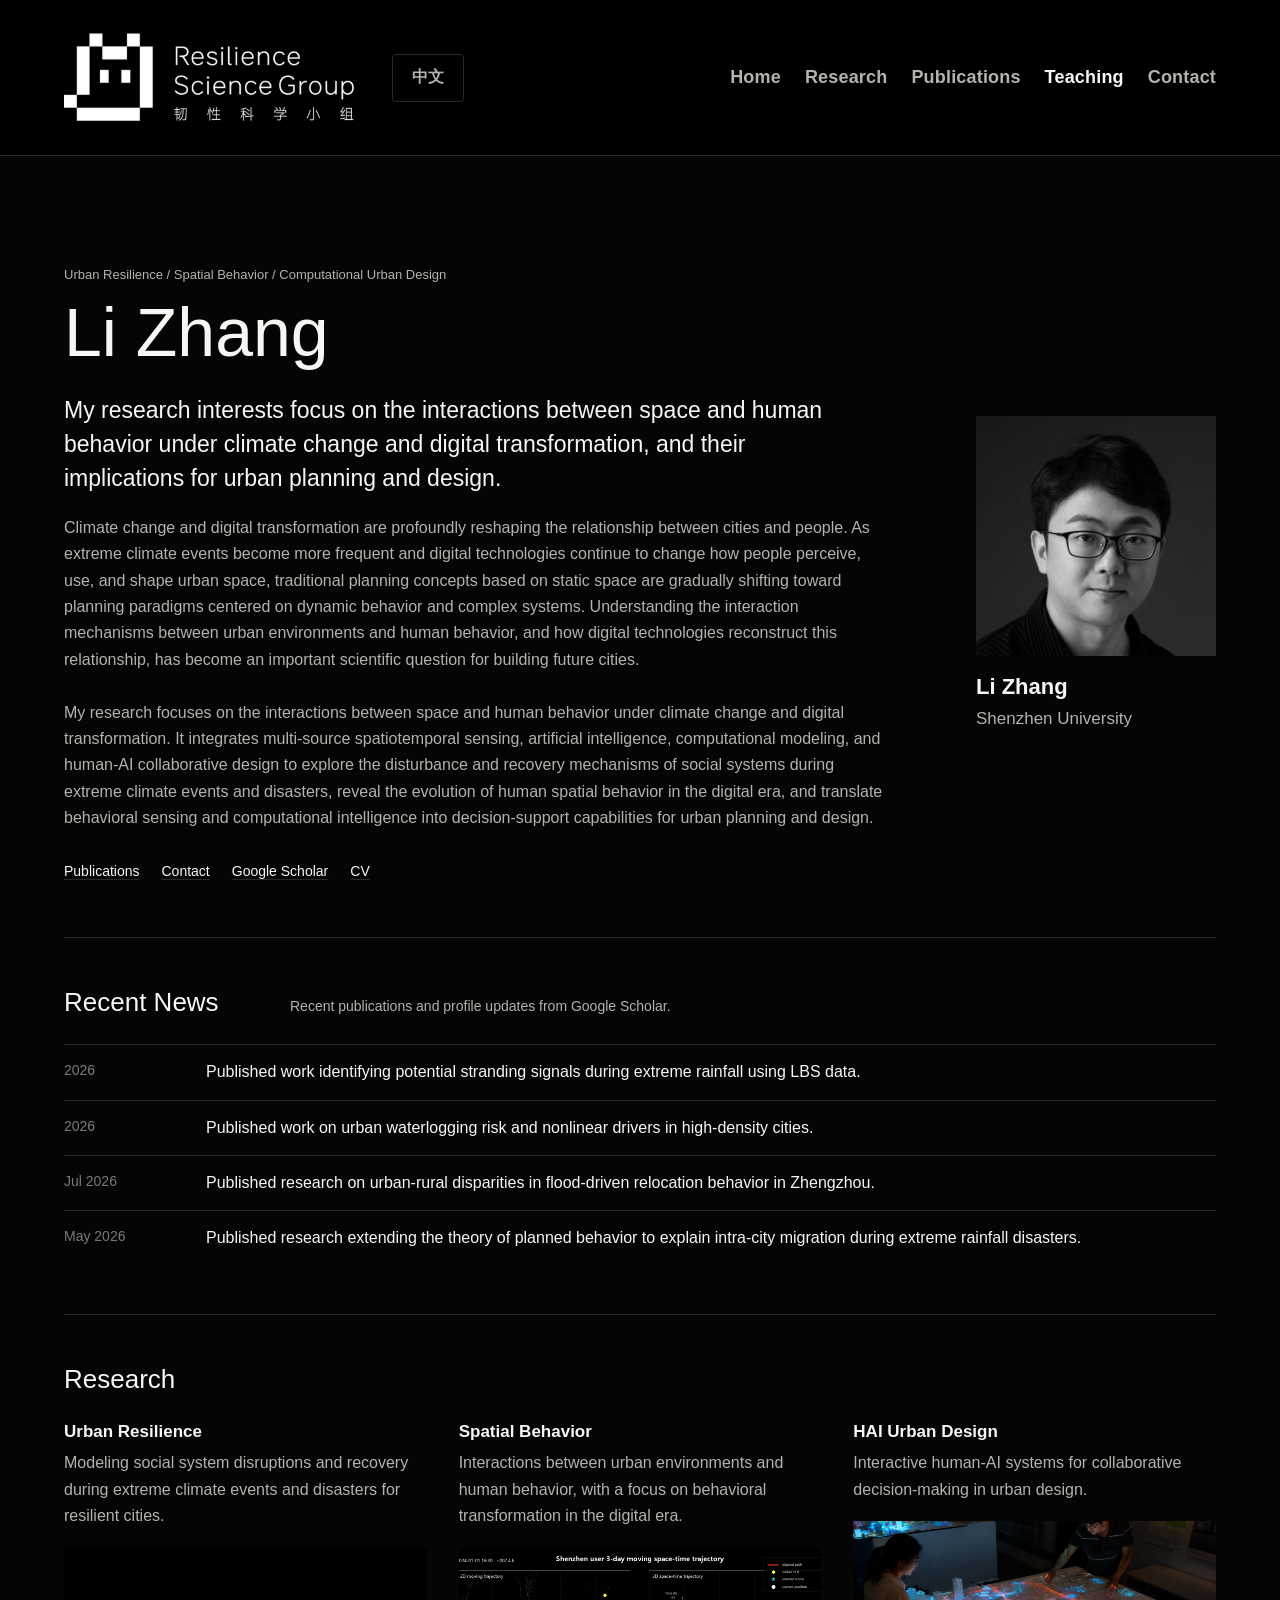
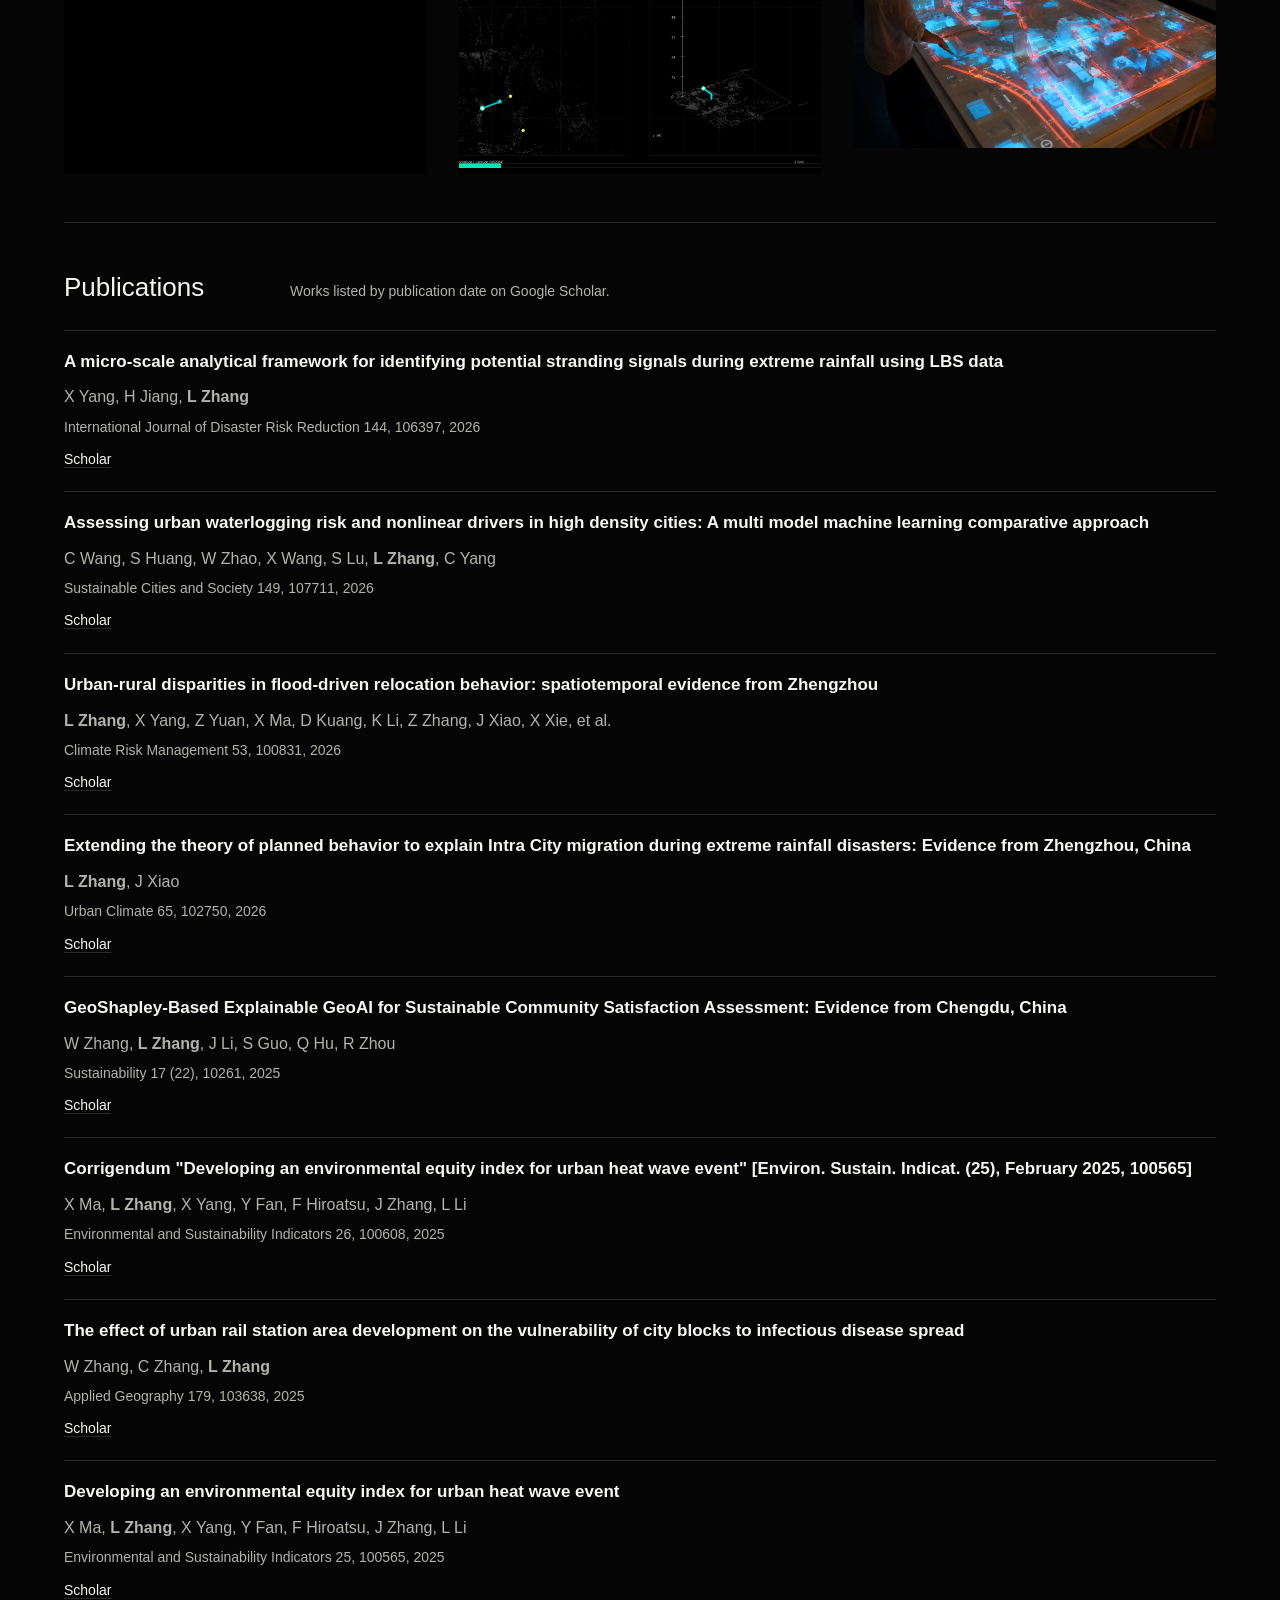
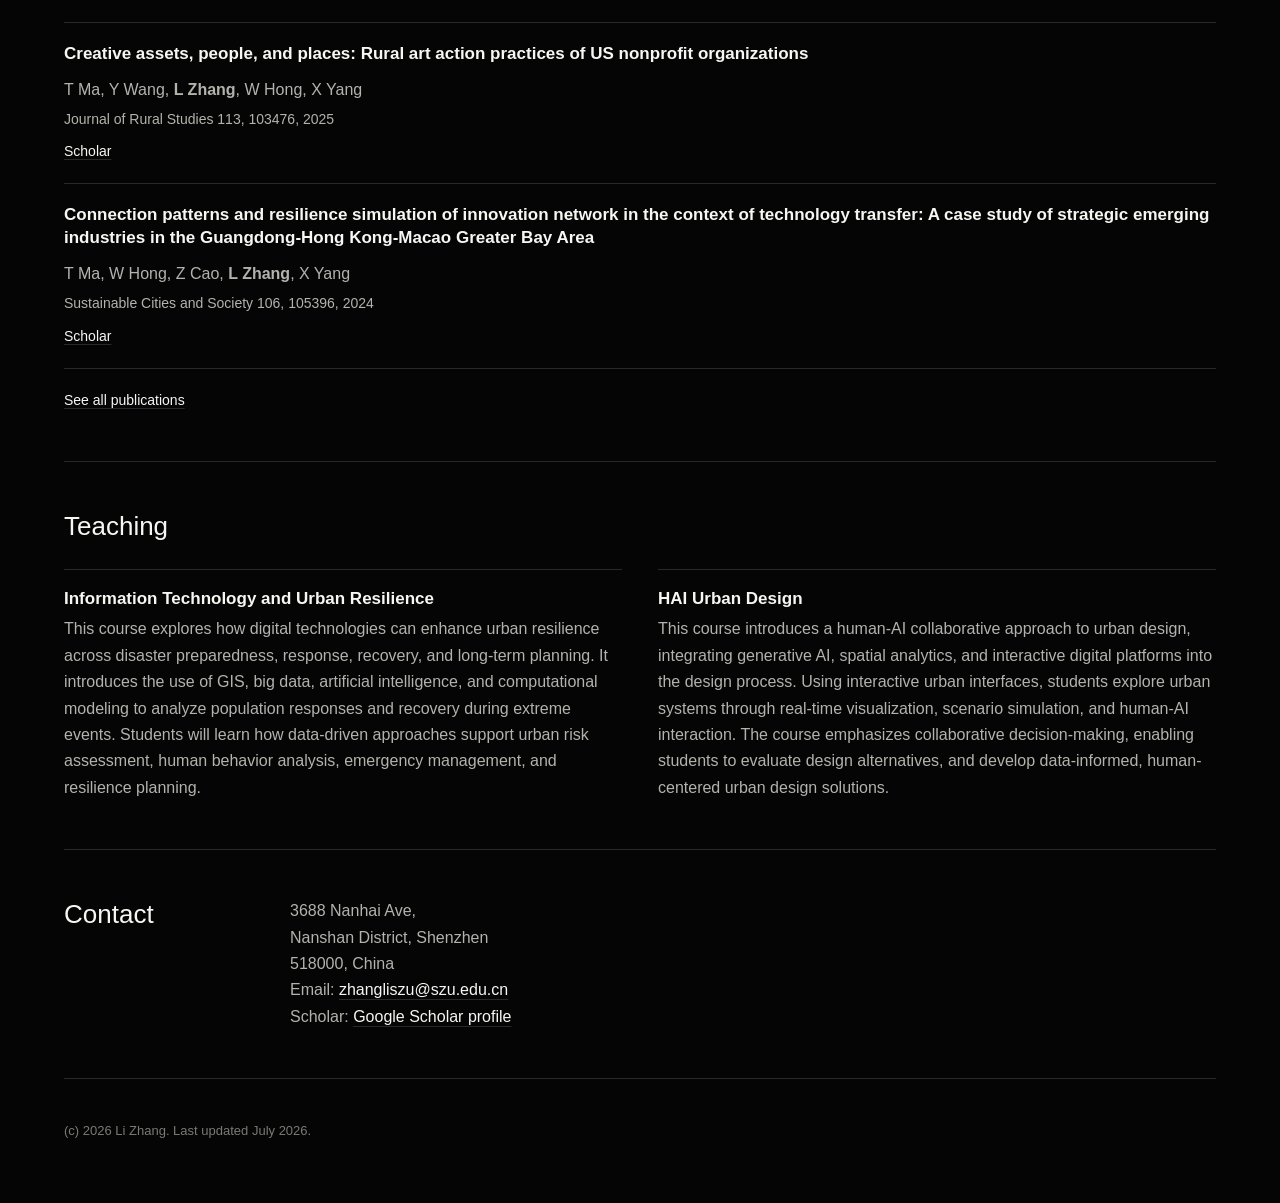
==== commit 0e7b4b5d: "Add missing stranding paper and align news" ====
--- a/index.html
+++ b/index.html
@@ -79,19 +79,19 @@
         <ol class="news-list">
           <li>
             <time datetime="2026">2026</time>
-            <p data-i18n="news1">Published work on urban waterlogging risk and nonlinear drivers in high-density cities.</p>
+            <p data-i18n="news1">Published work identifying potential stranding signals during extreme rainfall using LBS data.</p>
+          </li>
+          <li>
+            <time datetime="2026">2026</time>
+            <p data-i18n="news2">Published work on urban waterlogging risk and nonlinear drivers in high-density cities.</p>
           </li>
           <li>
             <time datetime="2026-07">Jul 2026</time>
-            <p data-i18n="news2">Published research on urban-rural disparities in flood-driven relocation behavior in Zhengzhou.</p>
+            <p data-i18n="news3">Published research on urban-rural disparities in flood-driven relocation behavior in Zhengzhou.</p>
           </li>
           <li>
             <time datetime="2026-05">May 2026</time>
-            <p data-i18n="news3">Published research extending the theory of planned behavior to explain intra-city migration during extreme rainfall disasters.</p>
-          </li>
-          <li>
-            <time datetime="2025-11">Nov 2025</time>
-            <p data-i18n="news4">Contributed to GeoShapley-based explainable GeoAI research on sustainable community satisfaction assessment in Chengdu.</p>
+            <p data-i18n="news4">Published research extending the theory of planned behavior to explain intra-city migration during extreme rainfall disasters.</p>
           </li>
         </ol>
       </section>
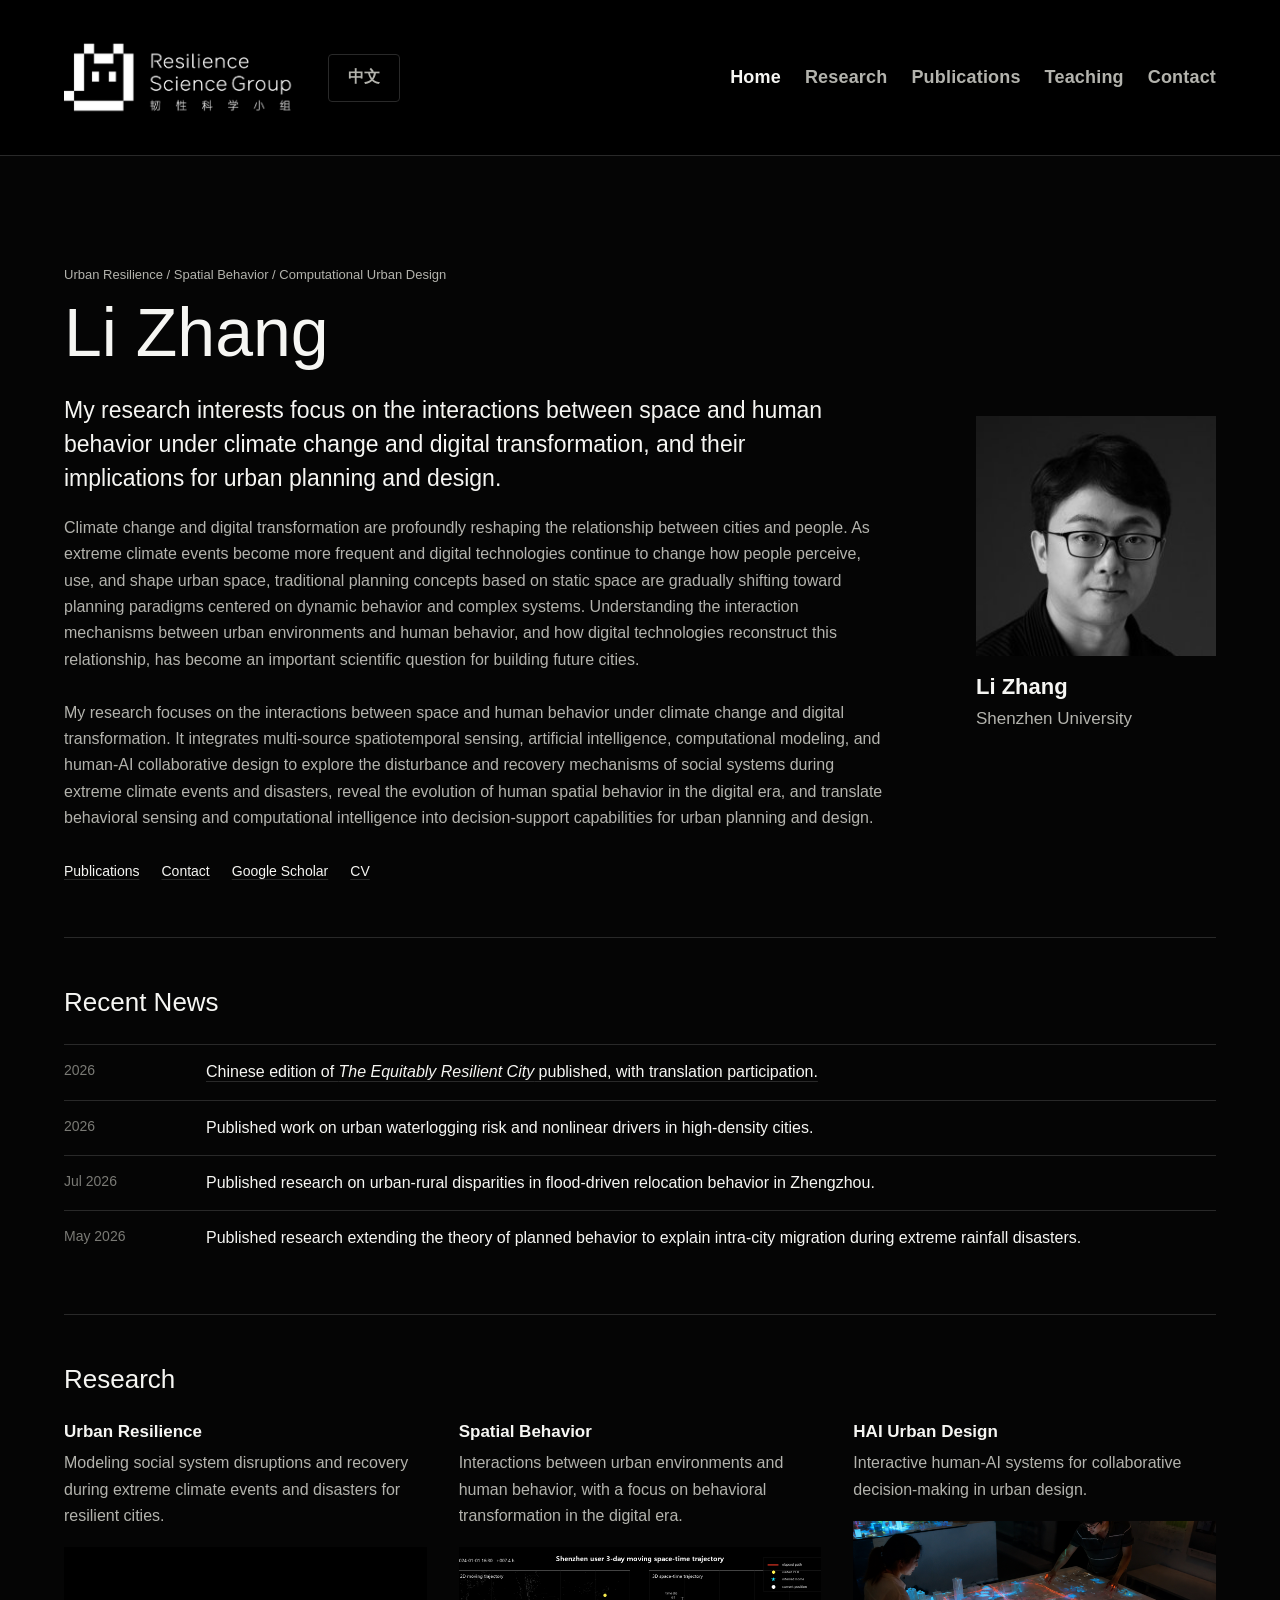
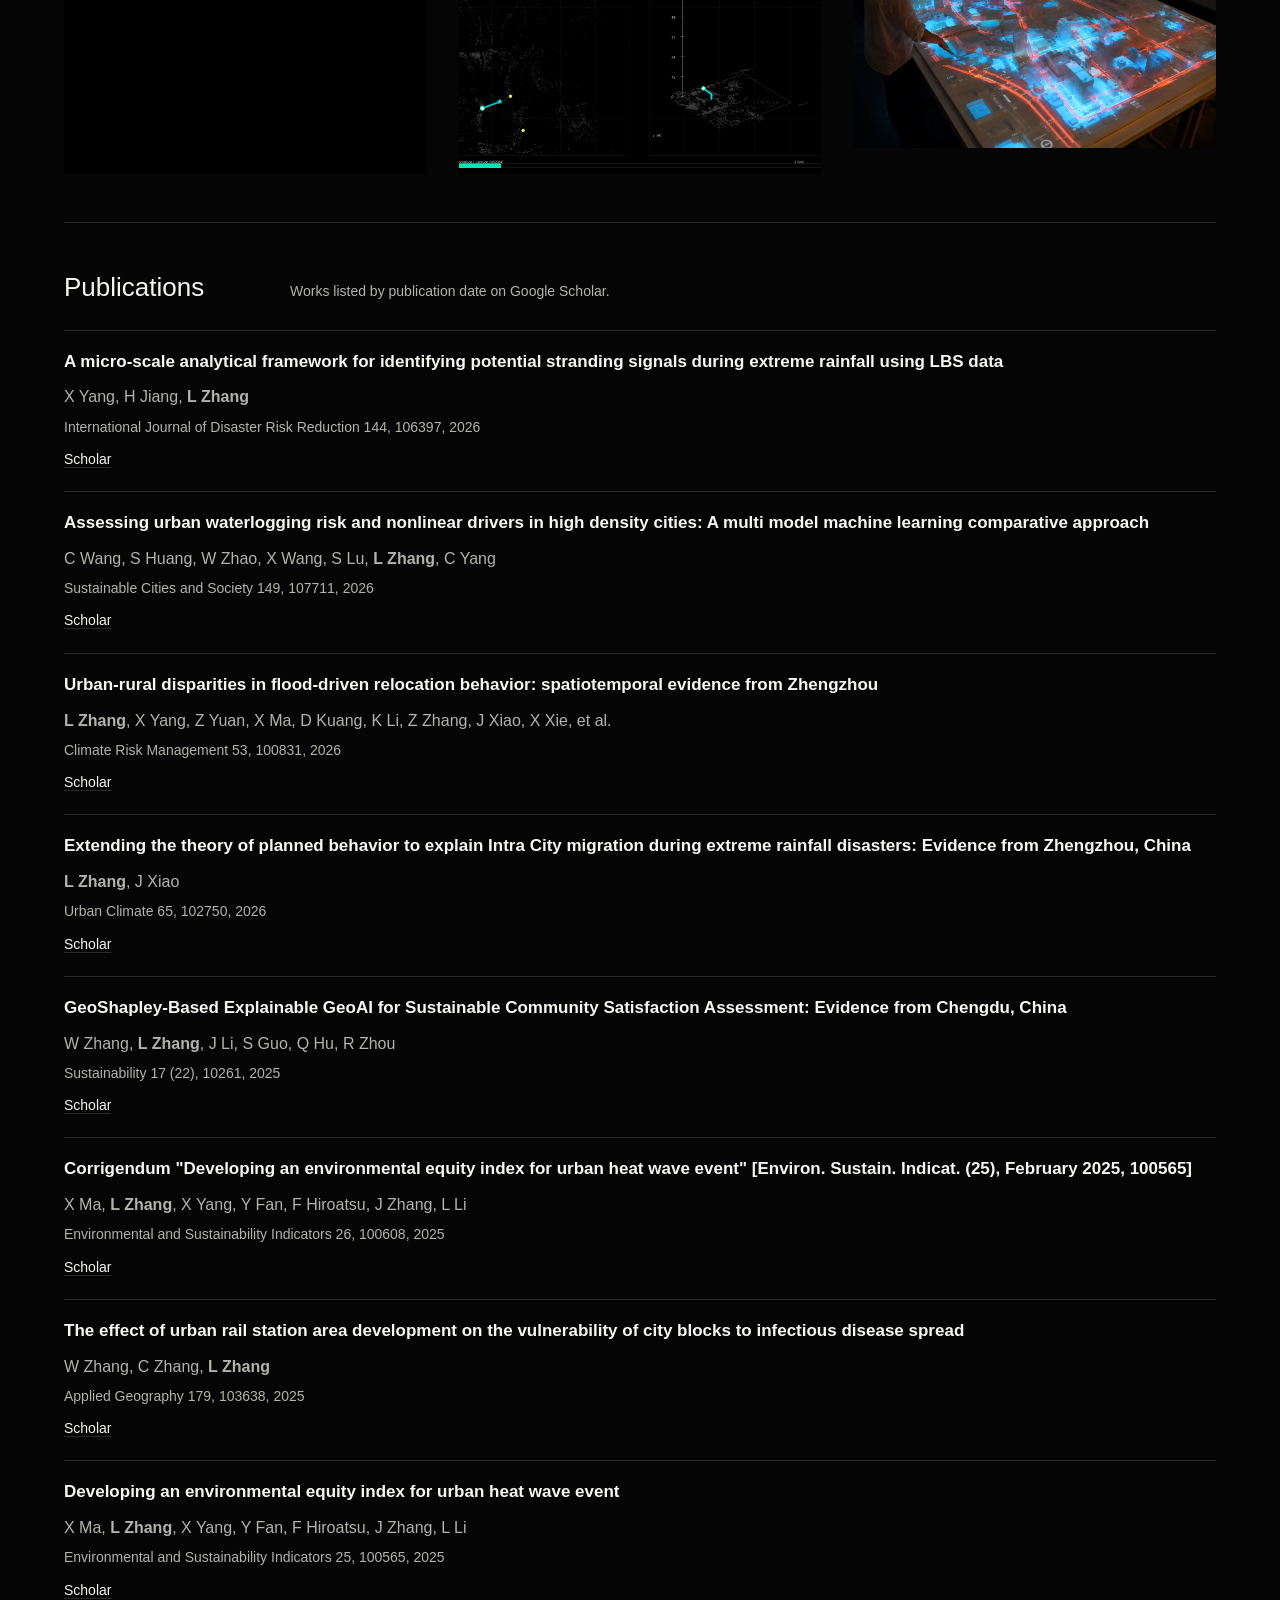
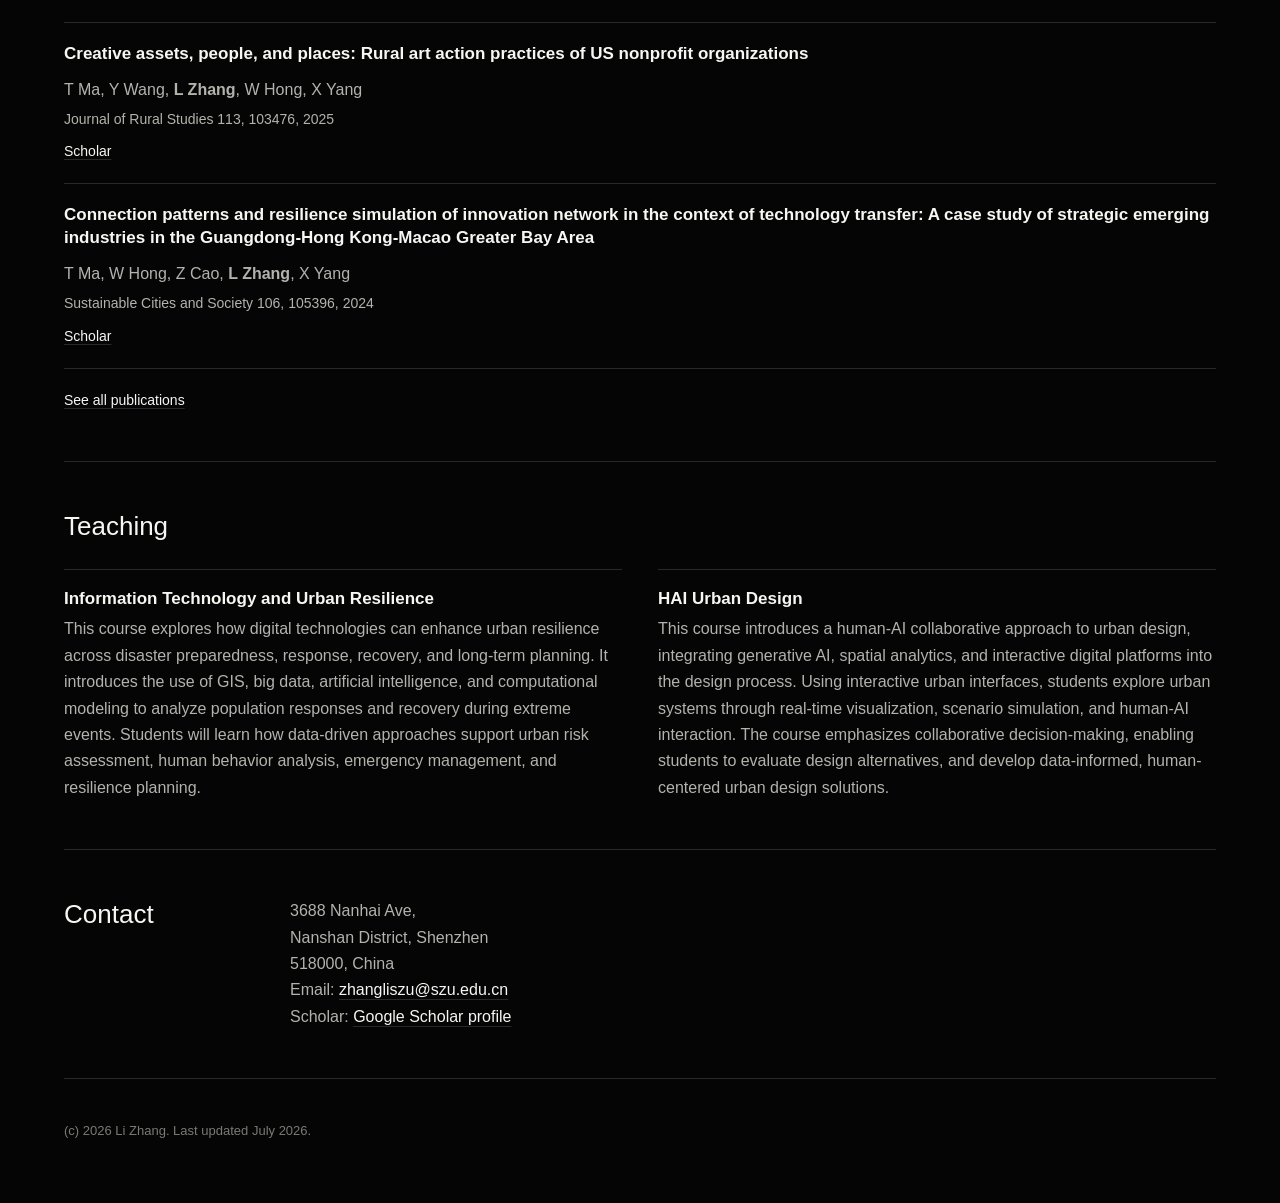
==== commit 7649406e: "Add Equitably Resilient City book news" ====
--- a/index.html
+++ b/index.html
@@ -74,12 +74,11 @@
       <section class="news-section" aria-labelledby="news-title">
         <div class="section-heading">
           <h2 id="news-title" data-i18n="newsTitle">Recent News</h2>
-          <p data-i18n="newsDesc">Recent publications and profile updates from Google Scholar.</p>
         </div>
         <ol class="news-list">
           <li>
             <time datetime="2026">2026</time>
-            <p data-i18n="news1">Published work identifying potential stranding signals during extreme rainfall using LBS data.</p>
+            <p data-i18n="news1"><a href="book-equitably-resilient-city.html">Chinese edition of The Equitably Resilient City published, with translation participation.</a></p>
           </li>
           <li>
             <time datetime="2026">2026</time>
--- a/styles.css
+++ b/styles.css
@@ -60,7 +60,7 @@
 
 .brand img {
   display: block;
-  width: clamp(260px, 23vw, 460px);
+  width: clamp(210px, 18vw, 360px);
   height: auto;
 }
 
@@ -295,6 +295,10 @@
   margin: 0;
 }
 
+.news-list a {
+  text-decoration-color: var(--line);
+}
+
 .theme-grid {
   display: grid;
   grid-template-columns: repeat(3, minmax(0, 1fr));
@@ -407,6 +411,59 @@
   color: var(--muted);
 }
 
+.book-hero {
+  display: grid;
+  grid-template-columns: minmax(220px, 360px) minmax(0, 1fr);
+  gap: clamp(36px, 7vw, 92px);
+  align-items: center;
+  padding: clamp(58px, 8vw, 104px) 0 58px;
+}
+
+.book-cover img {
+  display: block;
+  width: 100%;
+  height: auto;
+  border: 1px solid var(--line);
+}
+
+.book-copy p:not(.eyebrow):not(.lead) {
+  max-width: 900px;
+  margin: 0 0 18px;
+  color: var(--muted);
+}
+
+.book-copy em {
+  color: var(--text);
+  font-style: italic;
+}
+
+.book-actions {
+  display: flex;
+  flex-wrap: wrap;
+  gap: 10px 22px;
+  margin-top: 28px;
+}
+
+.book-actions a {
+  font-size: 14px;
+}
+
+.book-notes {
+  display: grid;
+  grid-template-columns: repeat(3, minmax(0, 1fr));
+  gap: 32px;
+}
+
+.book-notes article {
+  padding-top: 18px;
+  border-top: 1px solid var(--line);
+}
+
+.book-notes p {
+  margin: 0;
+  color: var(--muted);
+}
+
 .site-footer {
   width: min(var(--max), calc(100% - var(--page-gutter)));
   margin: 0 auto;
@@ -428,7 +485,7 @@
   }
 
   .brand img {
-    width: clamp(170px, 42vw, 250px);
+    width: clamp(140px, 34vw, 210px);
   }
 
   .nav-toggle {
@@ -466,6 +523,7 @@
   }
 
   .profile-section,
+  .book-hero,
   .section-heading,
   .news-list li,
   .split-section,
@@ -489,6 +547,11 @@
   .course-list {
     grid-template-columns: 1fr;
   }
+
+  .book-notes {
+    grid-template-columns: 1fr;
+    gap: 18px;
+  }
 }
 
 @media (max-width: 460px) {
@@ -510,7 +573,7 @@
   }
 
   .brand img {
-    width: 148px;
+    width: 126px;
   }
 
   .lang-toggle {
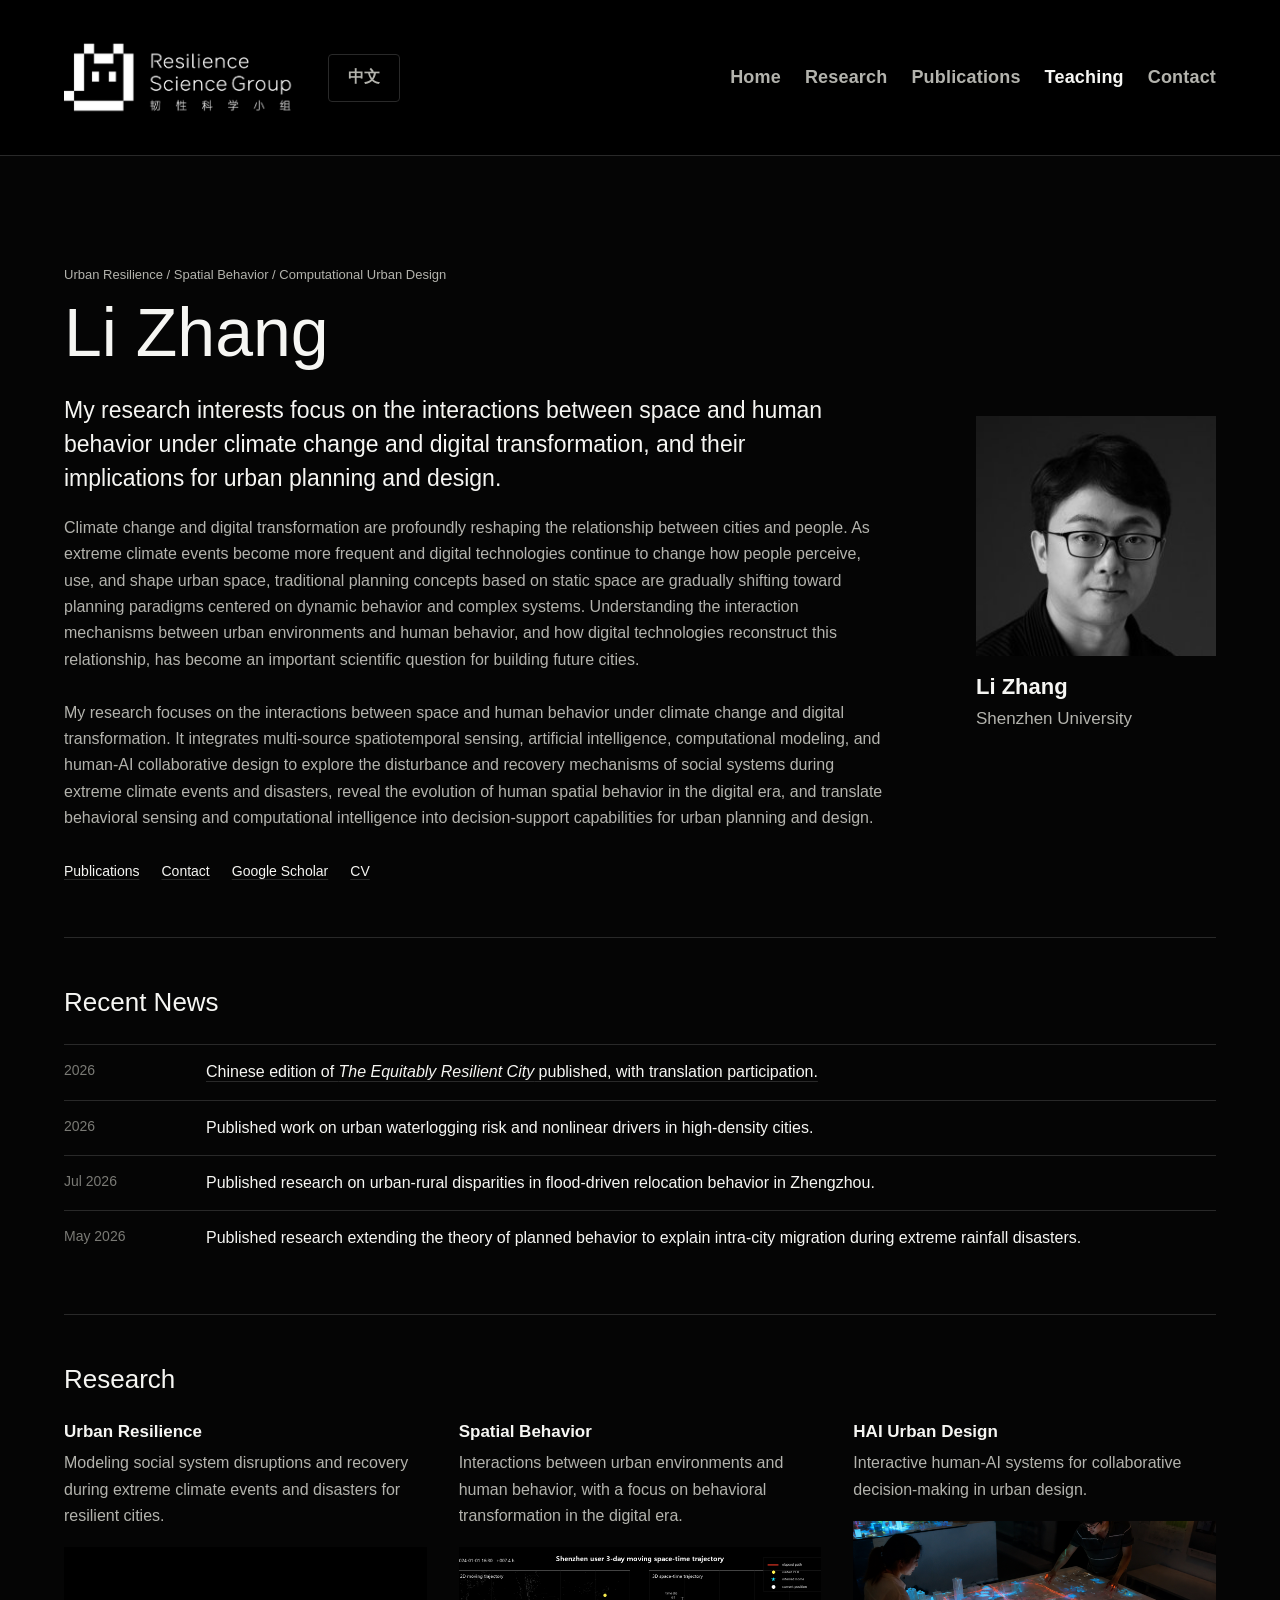
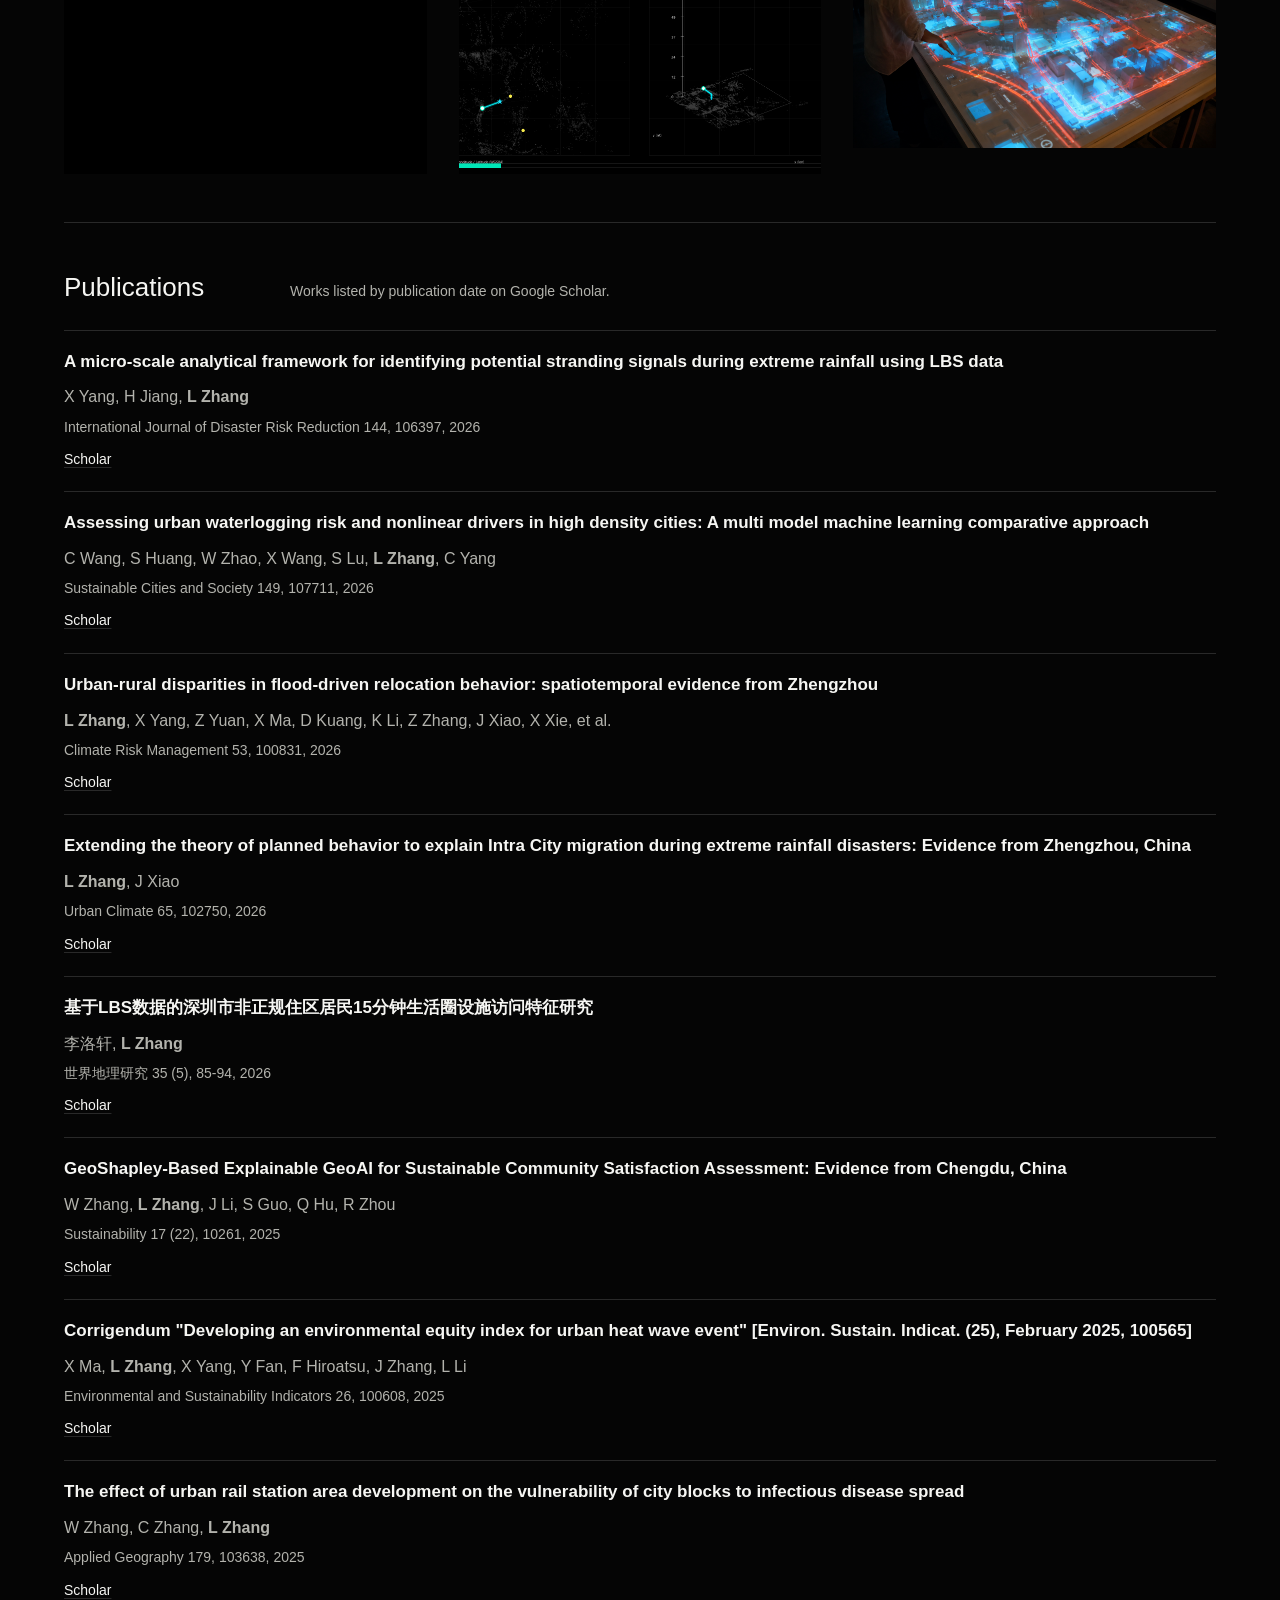
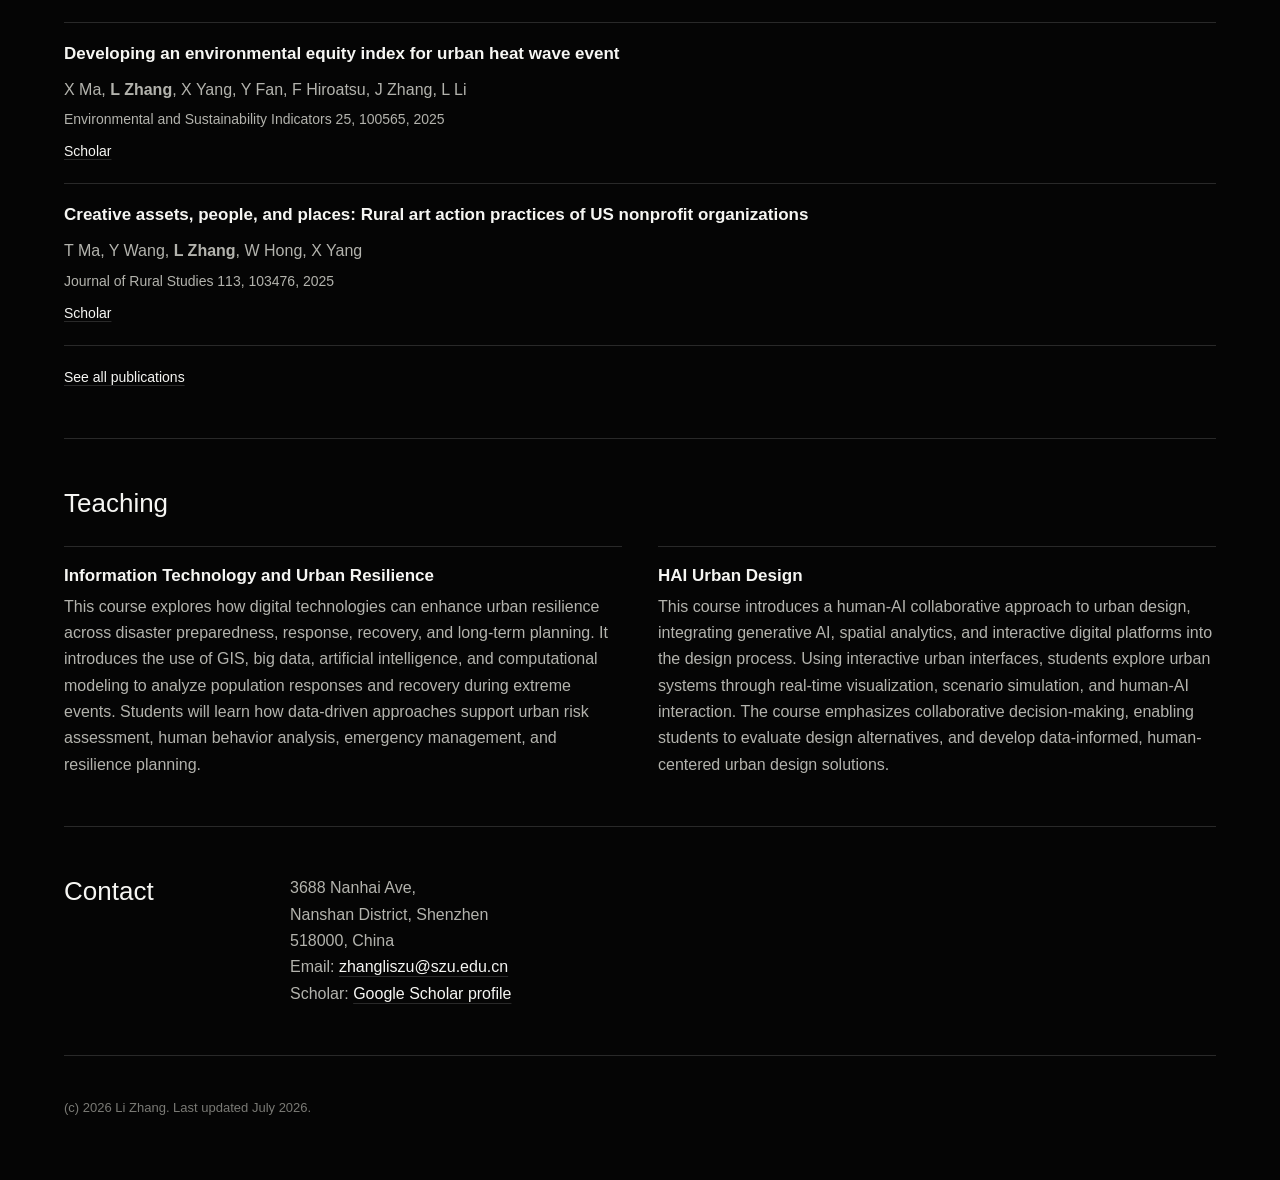
==== commit 2b4bcbdd: "Update Google Scholar publications" ====
--- a/index.html
+++ b/index.html
@@ -144,6 +144,14 @@
             </div>
           </article>
           <article>
+            <h3>基于LBS数据的深圳市非正规住区居民15分钟生活圈设施访问特征研究</h3>
+            <p>李洛轩, <strong>L Zhang</strong></p>
+            <p class="venue">世界地理研究 35 (5), 85-94, 2026</p>
+            <div class="paper-links">
+              <a href="https://saup.szu.edu.cn/info/1094/2432.htm">Faculty profile</a>
+            </div>
+          </article>
+          <article>
             <h3>GeoShapley-Based Explainable GeoAI for Sustainable Community Satisfaction Assessment: Evidence from Chengdu, China</h3>
             <p>W Zhang, <strong>L Zhang</strong>, J Li, S Guo, Q Hu, R Zhou</p>
             <p class="venue">Sustainability 17 (22), 10261, 2025</p>
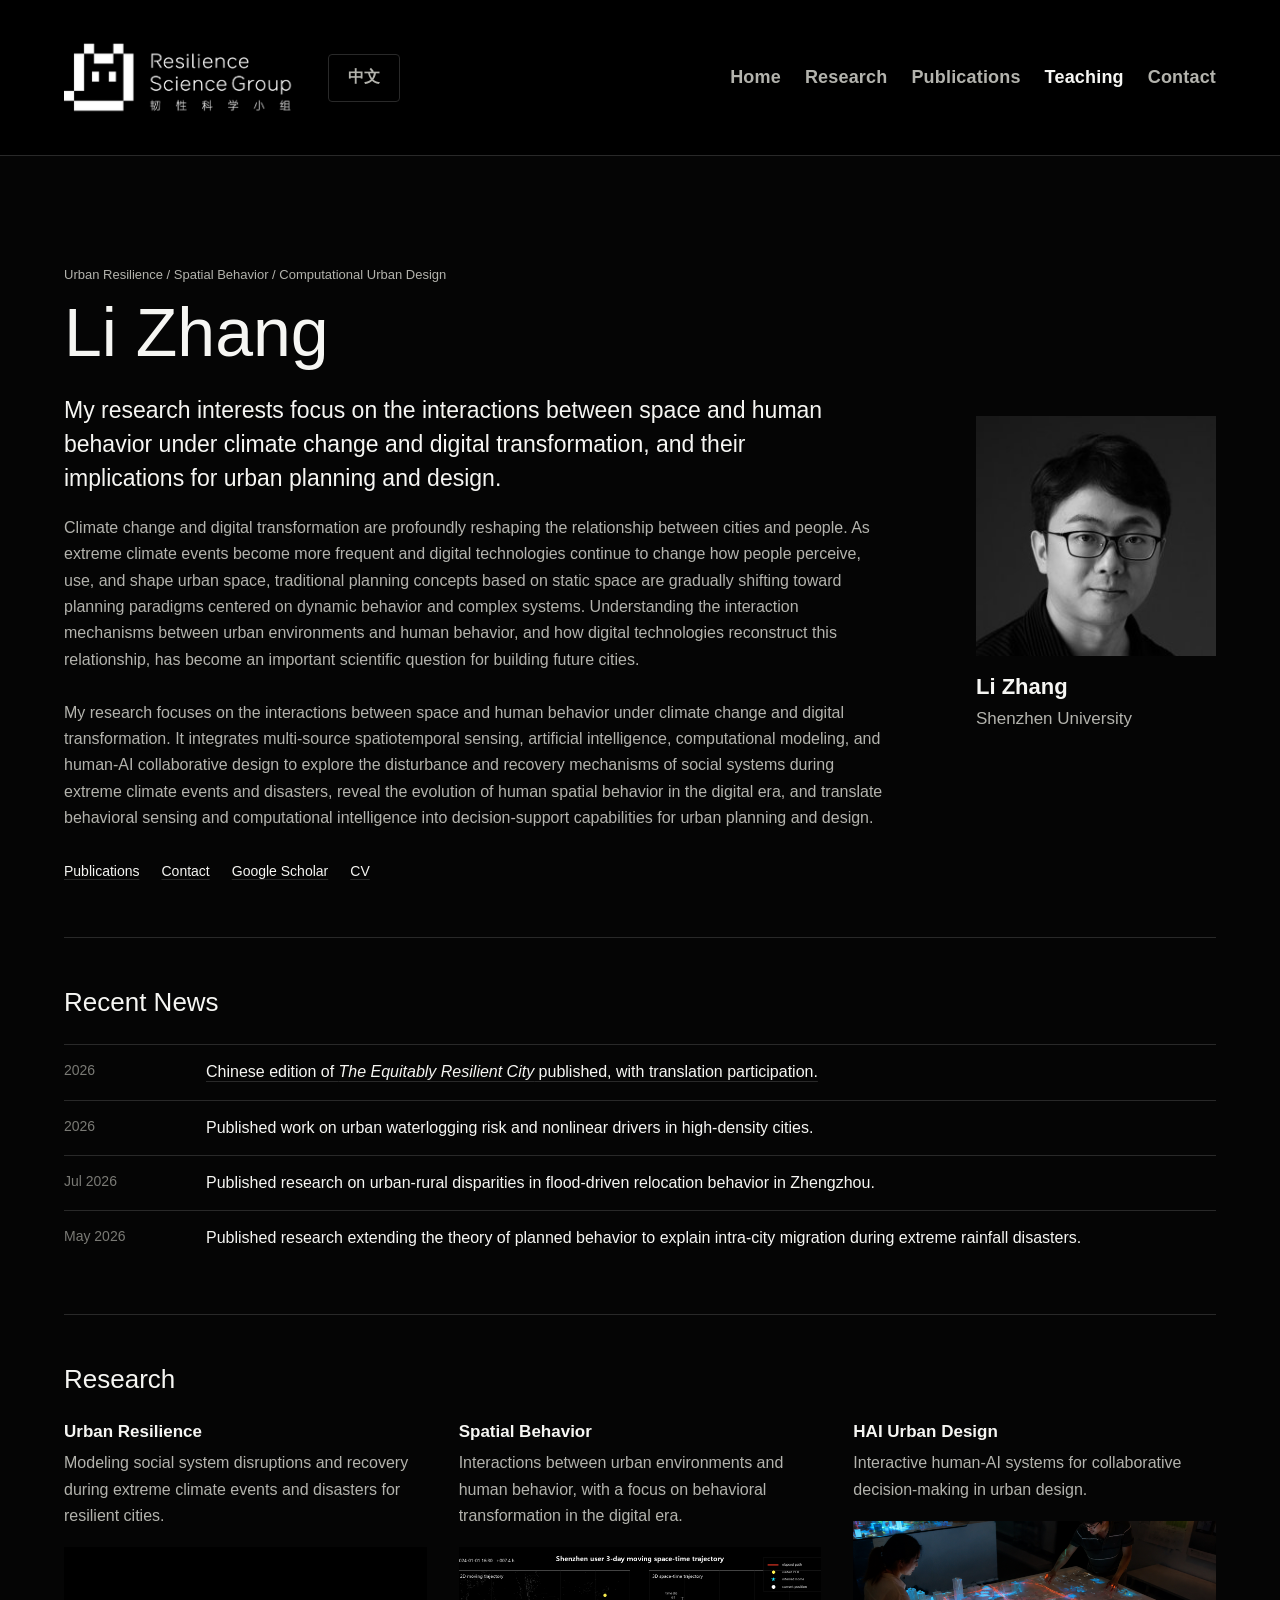
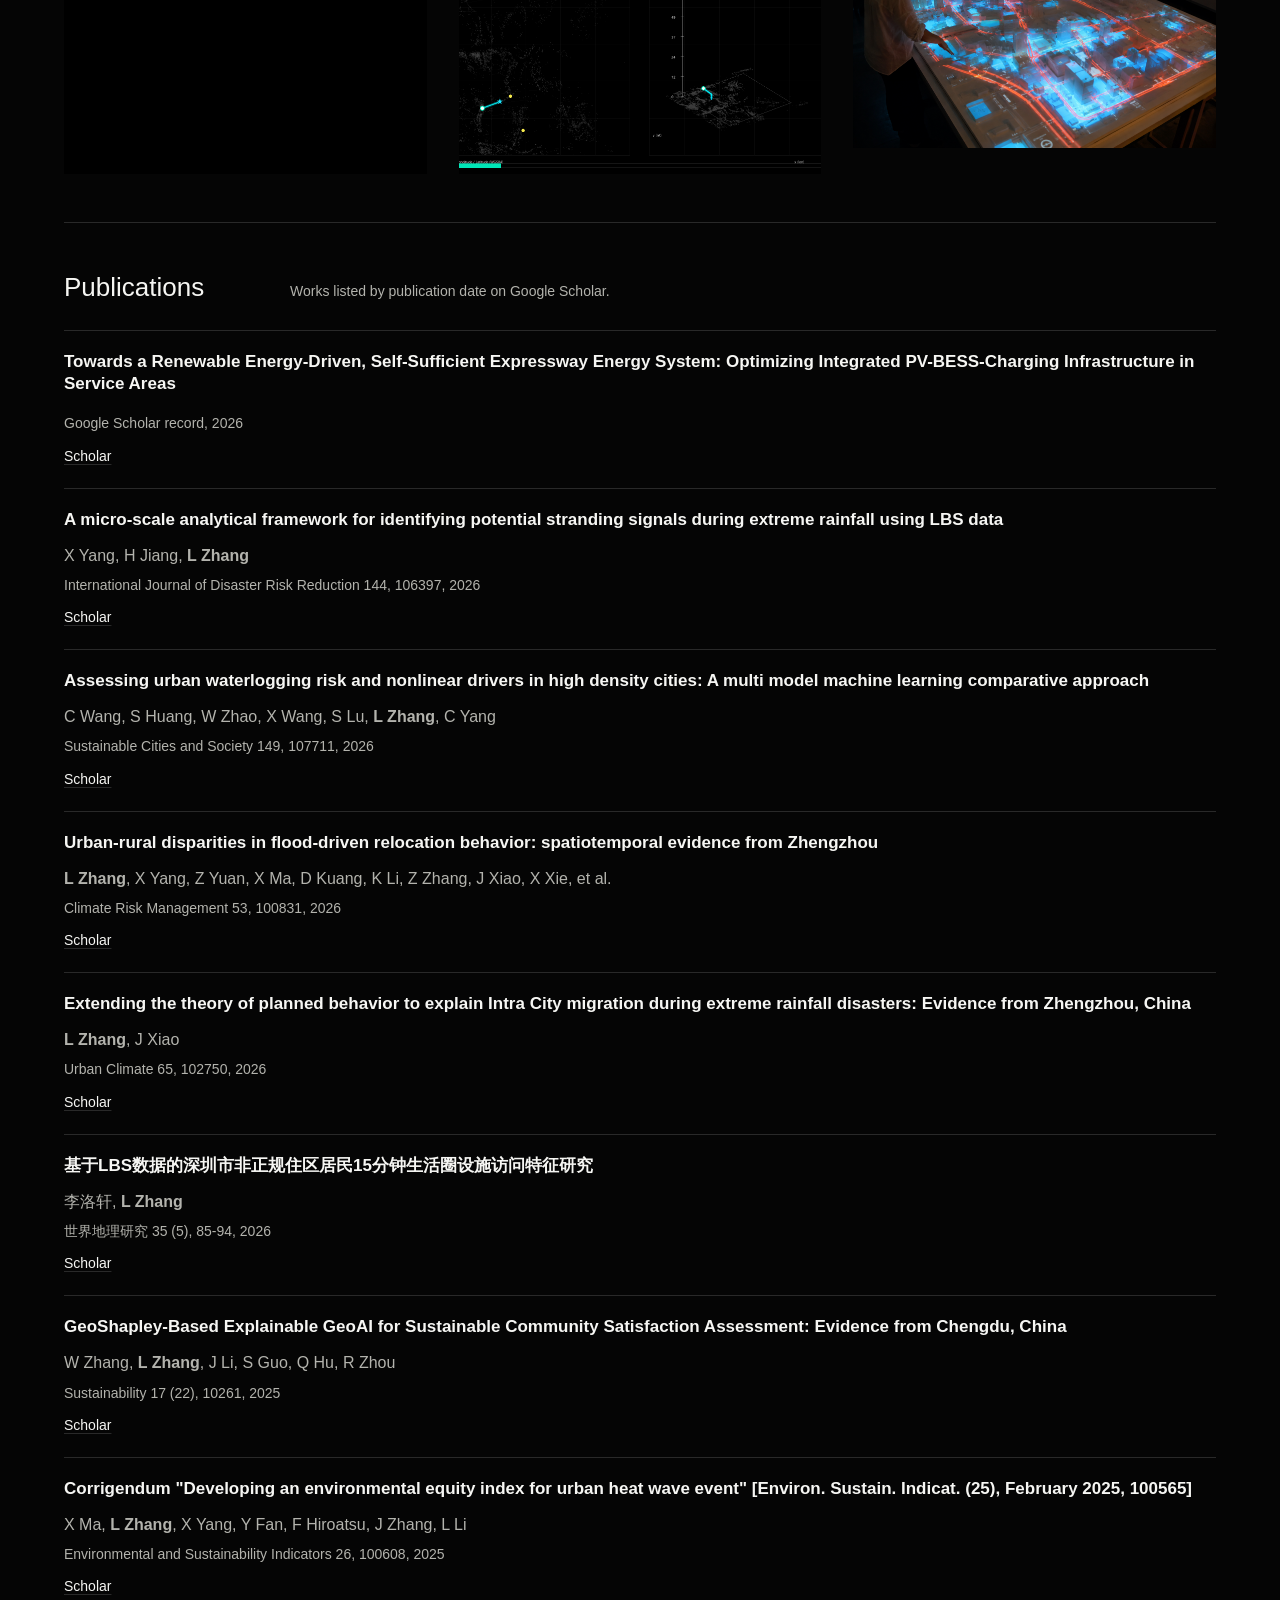
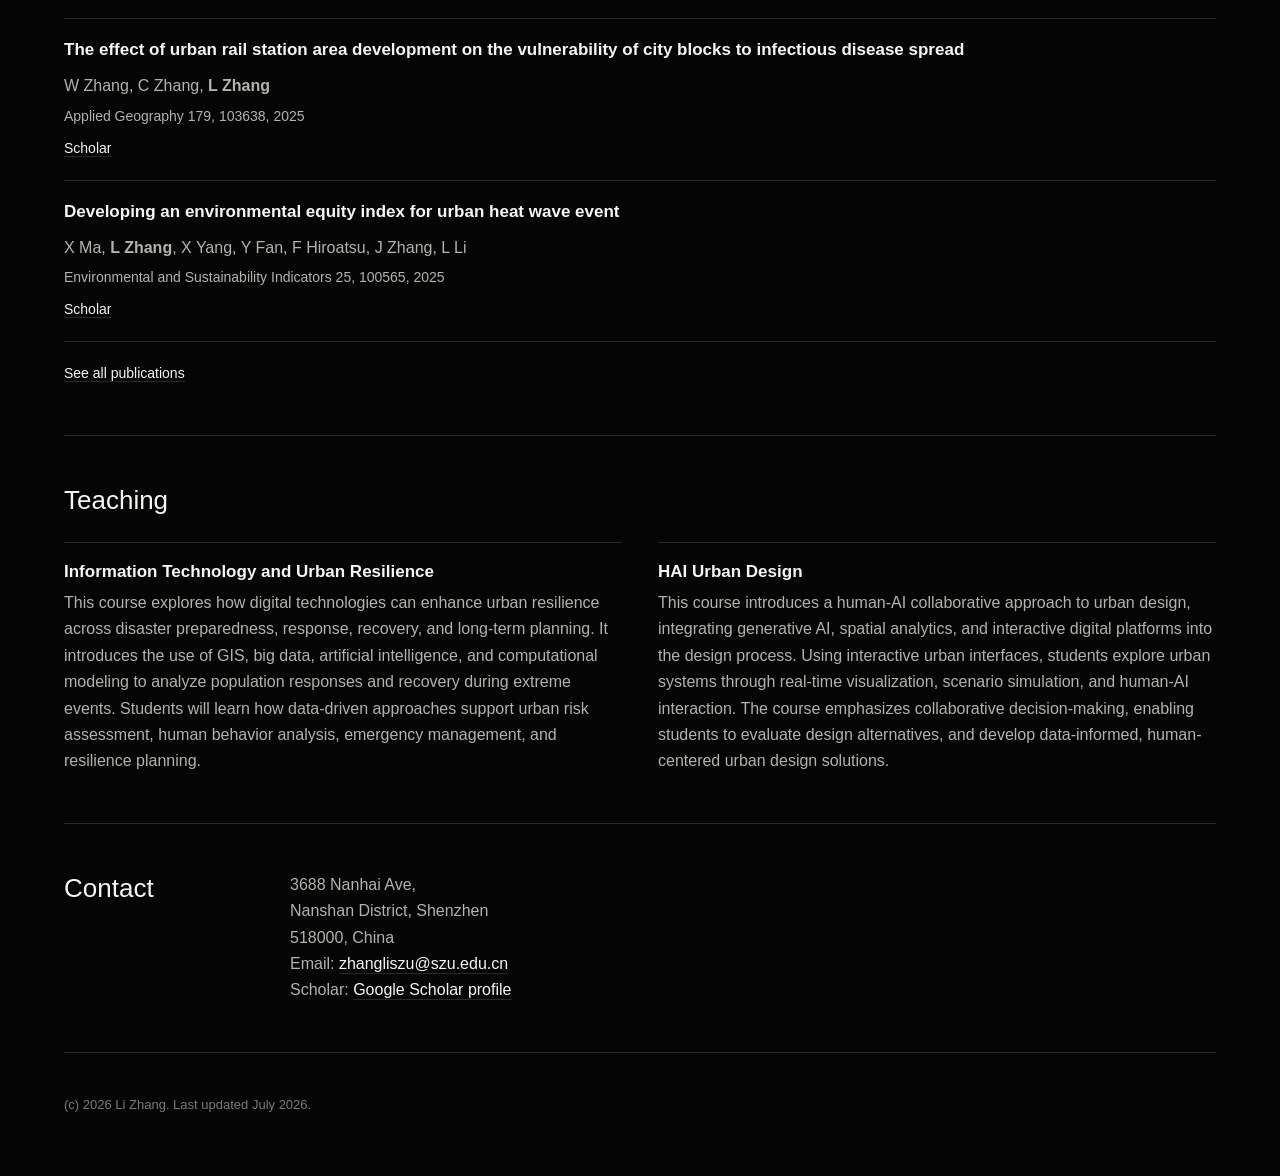
==== commit 4978be38: "Add expressway renewable energy publication" ====
--- a/index.html
+++ b/index.html
@@ -128,6 +128,14 @@
         </div>
         <div class="publication-list">
           <article>
+            <h3>Towards a Renewable Energy-Driven, Self-Sufficient Expressway Energy System: Optimizing Integrated PV-BESS-Charging Infrastructure in Service Areas</h3>
+            <p><strong>Google Scholar record</strong></p>
+            <p class="venue">2026</p>
+            <div class="paper-links">
+              <a href="https://scholar.google.com/citations?hl=zh-CN&user=Ibcfs-sAAAAJ&view_op=list_works&sortby=pubdate">Scholar</a>
+            </div>
+          </article>
+          <article>
             <h3>Urban-rural disparities in flood-driven relocation behavior: spatiotemporal evidence from Zhengzhou</h3>
             <p><strong>L Zhang</strong>, X Yang, Z Yuan, X Ma, D Kuang, K Li, Z Zhang, J Xiao, X Xie, et al.</p>
             <p class="venue">Climate Risk Management 53, 100831, 2026</p>
